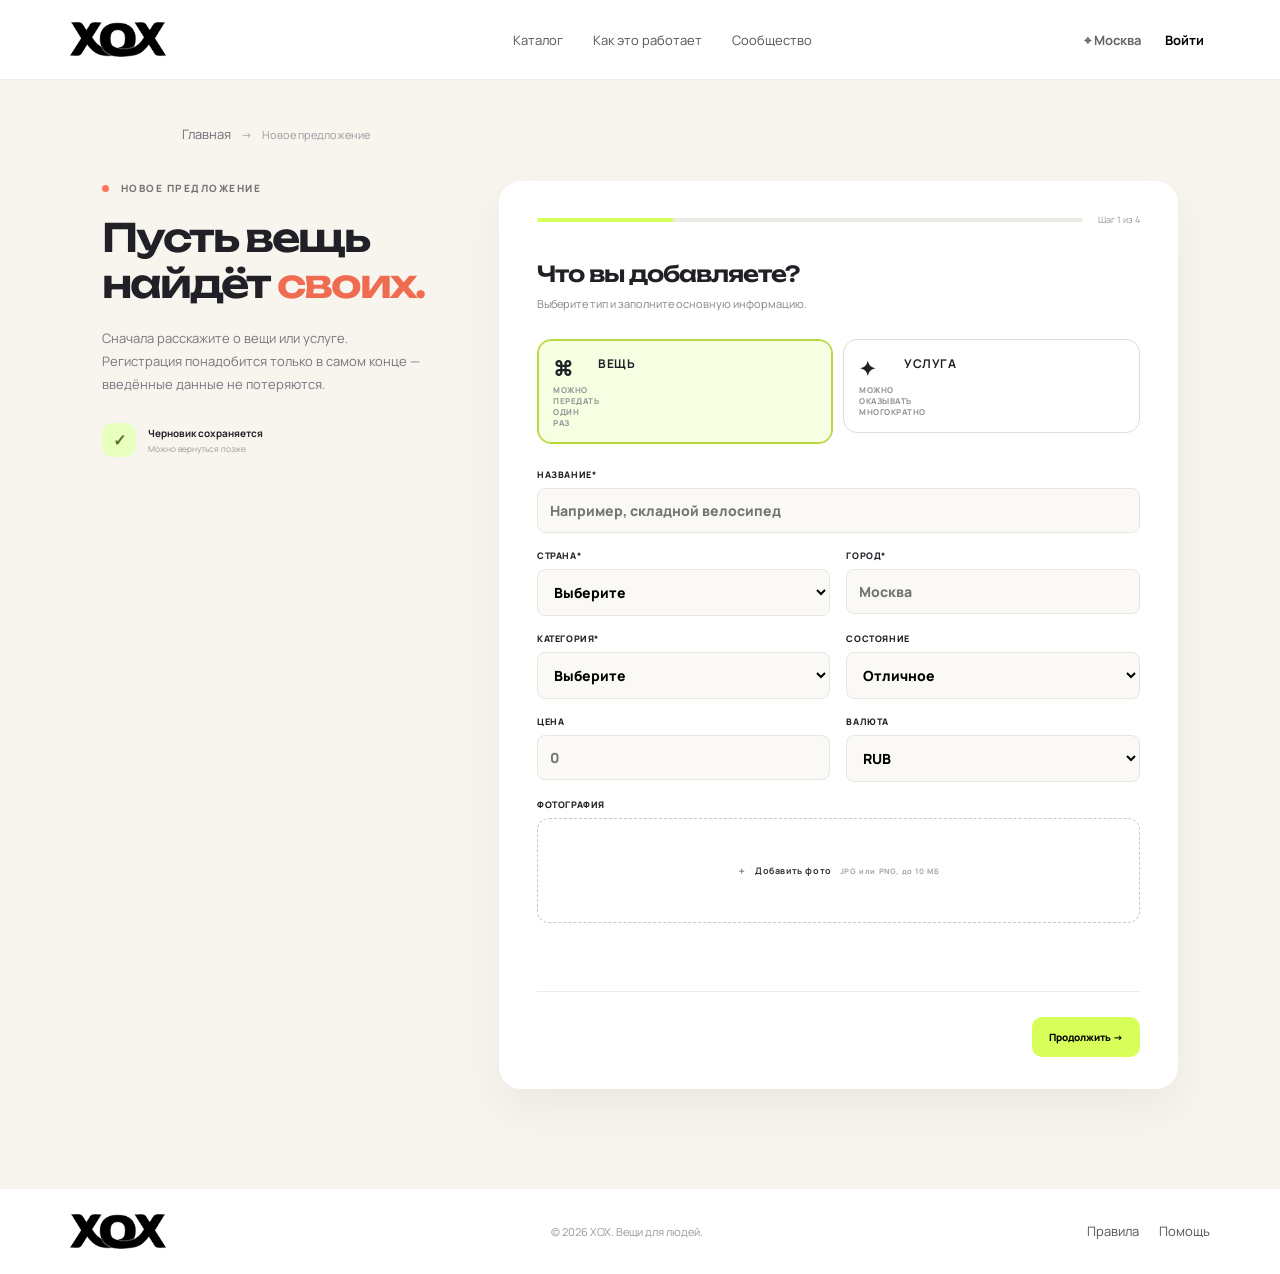
==== add-listing.html @ c8e141e2 "Add listing creation wizard" ====
<!doctype html>
<html lang="ru">
<head>
  <meta charset="utf-8"><meta name="viewport" content="width=device-width,initial-scale=1">
  <title>Добавить вещь или услугу — XOX</title>
  <link rel="preconnect" href="https://fonts.googleapis.com"><link rel="preconnect" href="https://fonts.gstatic.com" crossorigin>
  <link href="https://fonts.googleapis.com/css2?family=Manrope:wght@400;500;600;700;800&family=Unbounded:wght@500;600;700&display=swap" rel="stylesheet"><link rel="stylesheet" href="styles.css">
</head>
<body class="inner-page">
  <header class="topbar"><a class="logo" href="index.html"><img src="assets/logo_xox.png" alt="XOX"></a><nav><a href="catalog.html">Каталог</a><a href="index.html#how">Как это работает</a><a href="index.html#community">Сообщество</a></nav><div class="header-actions"><button class="location">⌖ Москва</button><button class="login" id="authStatus">Войти</button></div></header>
  <main class="create-page">
    <nav class="breadcrumbs"><a href="index.html">Главная</a><span>→</span><span>Новое предложение</span></nav>
    <div class="create-layout">
      <aside class="create-aside"><div class="eyebrow"><i></i> новое предложение</div><h1>Пусть вещь<br>найдёт <em>своих.</em></h1><p>Сначала расскажите о вещи или услуге. Регистрация понадобится только в самом конце — введённые данные не потеряются.</p><div class="draft-note"><span>✓</span><div><b>Черновик сохраняется</b><small>Можно вернуться позже</small></div></div></aside>
      <section class="create-card">
        <div class="form-progress"><div class="progress-track"><i id="progressBar"></i></div><span id="stepLabel">Шаг 1 из 4</span></div>
        <form id="listingWizard" novalidate>
          <fieldset class="form-step active" data-step="1"><legend>Что вы добавляете?</legend><p class="step-help">Выберите тип и заполните основную информацию.</p>
            <div class="type-switch"><label><input type="radio" name="kind" value="item" checked><span>⌘<b>Вещь</b><small>Можно передать один раз</small></span></label><label><input type="radio" name="kind" value="service"><span>✦<b>Услуга</b><small>Можно оказывать многократно</small></span></label></div>
            <div class="form-grid"><label class="wide">Название*<input name="title" required placeholder="Например, складной велосипед"></label><label>Страна*<select name="country" required><option value="">Выберите</option><option>Россия</option><option>Беларусь</option><option>Казахстан</option></select></label><label>Город*<input name="city" required placeholder="Москва"></label><label>Категория*<select name="category" required><option value="">Выберите</option><option>Транспорт</option><option>Электроника</option><option>Дом и мебель</option><option>Одежда</option><option>Хобби</option><option>Обучение</option><option>Красота и здоровье</option><option>Ремонт и помощь</option></select></label><label>Состояние<select name="condition"><option>Отличное</option><option>Хорошее</option><option>Есть следы использования</option><option>Требует ремонта</option></select></label><label>Цена<input name="price" type="number" min="0" placeholder="0"></label><label>Валюта<select name="currency"><option>RUB</option><option>USD</option><option>EUR</option></select></label><label class="service-unit hidden">Стоимость услуги<select name="unit"><option>за час</option><option>за один раз</option><option>по договорённости</option></select></label><label class="wide photo-upload">Фотография<input id="photoInput" name="photo" type="file" accept="image/*"><span id="photoPreview">＋ <b>Добавить фото</b><small>JPG или PNG, до 10 МБ</small></span></label></div>
          </fieldset>
          <fieldset class="form-step" data-step="2"><legend>Условия и описание</legend><p class="step-help">Можно выбрать сразу несколько доступных операций.</p>
            <label class="field-title">Операции*</label><div class="operation-grid"><label><input type="checkbox" name="operations" value="Обмен"><span>↔ Обмен</span></label><label><input type="checkbox" name="operations" value="Продажа"><span>₽ Продажа</span></label><label><input type="checkbox" name="operations" value="Аренда"><span>◷ Аренда</span></label><label><input type="checkbox" name="operations" value="Даром"><span>♡ Даром</span></label><label><input type="checkbox" name="operations" value="Самовывоз"><span>⌖ Самовывоз</span></label></div>
            <div class="form-grid"><label class="wide">Описание*<textarea name="description" required rows="6" placeholder="Расскажите о состоянии, особенностях и истории вещи"></textarea></label><label class="wide">Ключевые слова<input name="keywords" placeholder="велосипед, городской, складной"><small>Через запятую — по ним предложение найдут в поиске</small></label><label class="wide">Что хотите получить в обмен<input name="wanted" placeholder="Начните вводить название вещи или услуги"><small>Оставьте пустым, если готовы рассмотреть любые варианты</small></label><label>Статус<select name="status"><option value="active">Активен</option><option value="archive">Архив</option></select></label></div>
          </fieldset>
          <fieldset class="form-step" data-step="3"><legend>Контакты владельца</legend><p class="step-help">Эти сведения будут видны заинтересованным участникам.</p>
            <div class="form-grid"><label>Тип продавца<select name="sellerType"><option>Частное лицо</option><option>Компания</option></select></label><label>Имя / компания*<input name="sellerName" required placeholder="Мария"></label><label>Телефон*<input name="phone" required type="tel" placeholder="+7 999 123-45-67"></label><label>Email для обратной связи*<input name="email" required type="email" placeholder="you@example.com"></label><label class="wide">Сайт<input name="website" type="url" placeholder="https://"></label></div><div class="contact-note">Контакты будут связаны с вашим профилем после публикации. Просмотры, лайки, дата и рейтинг добавляются автоматически.</div>
          </fieldset>
          <fieldset class="form-step" data-step="4"><legend>Проверьте предложение</legend><p class="step-help">После подтверждения мы либо сразу опубликуем его, либо предложим быструю регистрацию.</p><div id="listingPreview" class="listing-preview"></div><label class="consent"><input type="checkbox" name="rules" required><span>Я принимаю правила XOX и подтверждаю достоверность данных</span></label></fieldset>
          <fieldset class="form-step registration-step" data-step="5"><div class="registration-badge">Последний шаг</div><legend>Создайте профиль</legend><p class="step-help">Предложение уже готово. Зарегистрируйтесь, чтобы опубликовать его и получать запросы на обмен.</p>
            <div class="form-grid"><label>Страна*<input name="regCountry" required placeholder="Россия"></label><label>Город*<input name="regCity" required placeholder="Москва"></label><label class="wide">ФИО*<input name="fullName" required placeholder="Иван Иванов"></label><label>Телефон*<input name="regPhone" required type="tel"></label><label>Email*<input name="regEmail" required type="email"></label><label>Пароль*<input name="password" required type="password" minlength="6" placeholder="Не менее 6 символов"></label><label class="wide">Адрес<input name="address"></label><label>Пол<select name="gender"><option>Не указывать</option><option>Мужской</option><option>Женский</option></select></label><label>Возраст<input name="age" type="number" min="14" max="120"></label><label class="wide">Сайт<input name="regWebsite" type="url" placeholder="https://"></label><label class="wide">О себе<textarea name="bio" rows="3"></textarea></label><label class="wide photo-upload">Аватар / логотип<input name="avatar" type="file" accept="image/*"><span>＋ <b>Загрузить изображение</b></span></label></div>
          </fieldset>
          <div class="form-errors" id="formErrors"></div><div class="wizard-actions"><button type="button" class="back-button" id="backStep">← Назад</button><button type="button" class="next-button" id="nextStep">Продолжить →</button></div>
        </form>
        <div id="publishSuccess" class="publish-success"><div>✓</div><h2>Предложение опубликовано</h2><p>Оно появилось в вашем профиле и уже участвует в поиске совпадений.</p><a href="catalog.html">Перейти в каталог →</a></div>
      </section>
    </div>
  </main>
  <footer><a class="logo" href="index.html"><img src="assets/logo_xox.png" alt="XOX"></a><span>© 2026 XOX. Вещи для людей.</span><div><a href="#">Правила</a><a href="#">Помощь</a></div></footer>
  <script src="listing-form.js"></script>
</body></html>
---- styles.css ----
:root{--ink:#202026;--muted:#73737e;--lime:#d8ff59;--cream:#f7f5ee;--orange:#ff7452}*{box-sizing:border-box}html{scroll-behavior:smooth}body{margin:0;background:var(--cream);font-family:Manrope,Arial;color:var(--ink)}button,input,select{font:inherit}button,a{cursor:pointer}.topbar{height:80px;display:flex;align-items:center;justify-content:space-between;padding:0 5.5%;background:#fff;border-bottom:1px solid #eee;position:sticky;z-index:10;top:0}.logo{font:700 26px Unbounded;color:var(--ink);text-decoration:none;letter-spacing:-3px}.logo span{color:#ff7656}nav{display:flex;gap:30px;margin-left:80px}nav a,footer a{font-size:13px;color:#55545b;text-decoration:none}.header-actions{display:flex;align-items:center;gap:12px}.header-actions button{border:0;background:transparent;font-weight:700;font-size:13px}.location{color:#666}.add-button{background:var(--ink)!important;color:#fff;border-radius:12px;padding:13px 18px}.hero{min-height:540px;padding:80px 8% 55px;display:grid;grid-template-columns:1.1fr .9fr;overflow:hidden}.eyebrow{text-transform:uppercase;font-weight:800;letter-spacing:1.5px;font-size:10px;color:#777}.eyebrow i{display:inline-block;width:7px;height:7px;background:#ff7656;border-radius:50%;margin-right:8px}.hero h1,h2{font:600 46px/1.15 Unbounded;margin:20px 0;color:#24242a;letter-spacing:-2.5px}.hero h1 em,h2 em{font-style:normal;color:#f16c50}.hero-copy>p{color:var(--muted);line-height:1.7;font-size:15px;max-width:510px}.search-box{position:relative;display:flex;align-items:center;max-width:560px;height:64px;background:#fff;border-radius:15px;padding:6px 7px 6px 20px;margin-top:32px;box-shadow:0 11px 26px #26221a0d}.search-box input{border:0;outline:0;flex:1;min-width:0;padding:8px 12px;font-size:14px}.search-icon{font-size:26px}.search-box button,.modal button[type=submit]{border:0;background:var(--lime);font-weight:800;border-radius:10px;padding:14px 21px}.suggestions{display:none;position:absolute;left:0;right:0;top:70px;padding:7px;background:white;border-radius:12px;box-shadow:0 12px 30px #0002;z-index:2}.suggestions.show{display:block}.suggestions div{padding:10px 14px;font-size:13px}.suggestions div:hover{background:#f4f4ef;border-radius:7px}.popular{display:flex;gap:9px;align-items:center;margin-top:14px}.popular span{font-size:11px;color:#aaa}.popular button{border:0;background:#eeece4;border-radius:15px;padding:6px 10px;font-size:11px;color:#69686e}.hero-art{position:relative;min-height:410px}.sun{position:absolute;width:370px;height:370px;border-radius:50%;background:var(--lime);top:0;left:50px}.orb{position:absolute;border-radius:50%}.orb.one{width:220px;height:220px;background:#ff805c;right:-85px;top:160px}.orb.two{background:#6970f2;width:75px;height:75px;top:20px;right:35px}.floating{position:absolute;background:white;border-radius:18px;padding:10px;box-shadow:0 19px 34px #0002;display:flex;flex-direction:column}.floating .art{height:126px;border-radius:12px;display:grid;place-items:center;font-size:64px;margin-bottom:9px}.floating small{color:#f0674b;font-size:10px;font-weight:800;text-transform:uppercase}.floating b{font-size:13px;margin:4px 0}.floating span{font-size:10px;color:#8d8d98}.card-camera{width:177px;top:60px;left:10px;transform:rotate(-7deg)}.camera-art{background:#e5ceb4;color:#443830}.card-chair{width:160px;top:205px;right:42px;transform:rotate(7deg)}.chair-art{background:#a9d6d1;color:#27615d}.card-service{width:140px;bottom:2px;left:107px;padding:15px}.avatar{width:35px;height:35px;border-radius:50%;background:#f1c6ad;display:grid;place-items:center;font-weight:800;margin-bottom:7px}.swap-bubble{position:absolute;right:134px;top:130px;width:80px;height:80px;display:grid;place-content:center;text-align:center;border-radius:50%;background:#25252b;color:var(--lime);font-size:22px;transform:rotate(8deg)}.swap-bubble span{color:#fff;text-transform:uppercase;font-size:8px;font-weight:800;line-height:1.4}.quick-cats{display:grid;grid-template-columns:repeat(4,1fr);margin:0 5.5%;background:#fff;border-radius:18px;padding:18px;gap:10px}.quick-cats button{display:flex;align-items:center;gap:11px;text-align:left;background:transparent;border:0;padding:7px;font-weight:800}.quick-cats b{margin-left:auto;font-size:10px;color:#999}.cat-icon{width:38px;height:38px;border-radius:11px;display:grid;place-items:center;font-size:19px}.orange{background:#ffe1d9;color:#f16d4f}.green{background:#ecffc0;color:#668625}.purple{background:#e9e5ff;color:#6760bd}.blue{background:#dcecf8;color:#507294}.section{padding:105px 8%}.section-head{display:flex;justify-content:space-between;align-items:end}.section h2{font-size:34px;margin-bottom:0}.all-link,.text-link{color:#222;text-decoration:none;font-size:13px;font-weight:800}.all-link span,.text-link span{font-size:18px;margin-left:8px}.filters{display:flex;gap:8px;margin:35px 0 22px;overflow:auto}.filters button{white-space:nowrap;border:1px solid #d9d8d1;background:transparent;border-radius:22px;padding:9px 15px;font-size:12px}.filters .active{background:#25252b;color:white;border-color:#25252b}.listing-grid{display:grid;grid-template-columns:repeat(4,1fr);gap:18px}.listing{background:#fff;border-radius:16px;padding:9px;transition:.25s}.listing:hover{transform:translateY(-7px);box-shadow:0 16px 30px #312e2518}.listing-image{height:172px;border-radius:10px;display:grid;place-items:center;font-size:68px;position:relative}.listing-image i{position:absolute;top:9px;right:9px;font-style:normal;background:#fff;border-radius:50%;width:29px;height:29px;display:grid;place-items:center;font-size:15px}.listing .tag{font-size:9px;text-transform:uppercase;font-weight:800;color:#f16d50;display:block;margin:12px 5px 4px}.listing h3{margin:0 5px;font-size:13px}.listing-meta{display:flex;justify-content:space-between;margin:7px 5px 3px;font-size:11px;color:#80808a}.listing-meta b{color:#222}.exchange{background:#292a30;color:#fff;display:grid;grid-template-columns:1fr 1fr;gap:30px;overflow:hidden}.exchange h2{color:#fff;font-size:38px}.exchange h2 em{color:var(--lime)}.exchange-intro p{color:#b6b7bf;font-size:14px;line-height:1.7;max-width:430px}.light{color:#d6d6dc}.light i{background:var(--lime)}.white-button{margin-top:20px;border:0;border-radius:10px;padding:14px 17px;font-weight:800;font-size:12px}.white-button span{margin-left:15px}.chain-visual{position:relative;height:300px;margin-top:25px}.chain-item{position:absolute;width:126px;background:#fff;border-radius:14px;padding:10px;color:#26262c;font-size:32px;box-shadow:0 15px 25px #0004}.chain-item b,.chain-item small{display:block;font-size:10px;margin-top:5px}.chain-item small{color:#92929a}.bike{left:5%;top:40px}.tv{left:38%;top:160px}.moto{right:2%;top:18px}.path{position:absolute;border:2px dashed #6e717d;border-bottom:0;border-left:0;border-radius:0 70px 0 0}.p1{left:24%;top:95px;width:120px;height:125px}.p2{left:55%;top:73px;width:130px;height:130px;transform:rotate(-16deg)}.chain-note{position:absolute;right:27%;bottom:3px;color:var(--lime);font:500 16px Unbounded;line-height:1.4}.chain-note span{font:400 9px Manrope;text-transform:uppercase;letter-spacing:1px;color:#aaa}.value{display:grid;grid-template-columns:1fr 1fr;align-items:center;gap:80px}.value-graphic{height:270px;background:#ffd065;border-radius:20px;position:relative;display:flex;align-items:center;justify-content:center}.scissors{font-size:110px;transform:rotate(-22deg)}.equals{font:700 39px Unbounded;margin:0 30px}.hours{display:flex;align-items:center;gap:9px}.hours b{font:700 74px Unbounded}.hours span{font-weight:800;font-size:12px}.price-tag{position:absolute;top:30px;left:40px;background:#fff;padding:9px 12px;border-radius:9px;font-size:11px;font-weight:800;transform:rotate(-8deg)}.value-copy p{color:#707079;line-height:1.7;font-size:14px}.community{background:#e6e2d8;padding:78px 8%;display:flex;justify-content:space-between;align-items:end}.community h2{font-size:34px;margin-bottom:0}.community-stats{display:flex;gap:60px}.community-stats div{display:flex;flex-direction:column}.community-stats b{font:600 23px Unbounded}.community-stats span{font-size:11px;color:#777;margin-top:8px}footer{padding:25px 5.5%;background:#fff;display:flex;align-items:center;justify-content:space-between}footer span{font-size:11px;color:#999}footer div{display:flex;gap:20px}dialog{border:0;border-radius:20px;padding:32px;width:min(420px,90vw);box-shadow:0 20px 60px #0005;color:#25252b}dialog::backdrop{background:#20202899}.close{float:right;border:0;background:#eee;border-radius:50%;width:28px;height:28px;font-size:20px}.modal-icon{background:var(--lime);width:44px;height:44px;border-radius:12px;display:grid;place-items:center;font-size:22px}.modal-icon+h3{margin:18px 0 7px;font:600 20px Unbounded;letter-spacing:-1px}.modal-icon+h3+p{font-size:13px;line-height:1.6;color:#777}form{display:grid;gap:13px;margin-top:22px}label{font-size:11px;font-weight:800;text-transform:uppercase;letter-spacing:.5px}input,select{display:block;width:100%;margin-top:6px;padding:12px;border:1px solid #ddd;border-radius:8px;outline-color:#badc44;font-size:14px}form button{margin-top:5px}#toast{position:fixed;bottom:25px;left:50%;transform:translate(-50%,100px);background:#27272d;color:white;padding:13px 19px;border-radius:10px;font-size:13px;transition:.3s;z-index:20}#toast.show{transform:translate(-50%,0)}
@media(max-width:800px){.topbar{height:65px;padding:0 5%}nav,.location,.login{display:none}.add-button{padding:10px 12px}.hero{padding:55px 7%;grid-template-columns:1fr;min-height:auto}.hero h1{font-size:34px}.hero-art{height:350px;margin-top:40px}.quick-cats{grid-template-columns:1fr 1fr;margin:0 4%}.quick-cats b{display:none}.section{padding:70px 7%}.section-head h2,.section h2{font-size:27px}.listing-grid{grid-template-columns:1fr 1fr;gap:10px}.listing-image{height:132px}.exchange,.value{grid-template-columns:1fr;gap:10px}.chain-visual{transform:scale(.87);transform-origin:left top;width:115%}.community{display:block;padding:55px 7%}.community-stats{margin-top:35px;gap:20px;justify-content:space-between}.community-stats b{font-size:16px}footer{flex-wrap:wrap;gap:15px}.card-chair{right:5px}.orb.one{right:-50px}.sun{left:10px}}

/* Shared navigation and inner pages */
.logo{display:flex;align-items:center;letter-spacing:0}.logo img{display:block;width:96px;height:auto}.topbar nav .current{color:#16161b;font-weight:800}.listing{text-decoration:none;color:inherit}.listing-image .heart{position:absolute;top:9px;right:9px;border:0;background:#fff;border-radius:50%;width:31px;height:31px;display:grid;place-items:center;font-size:15px;transition:.2s}.listing:hover .heart{transform:scale(1.08)}.inner-page{background:#f7f5ee}.breadcrumbs{display:flex;gap:10px;align-items:center;font-size:11px;color:#9b9aa0;margin-bottom:38px}.breadcrumbs a{color:#6f6e75;text-decoration:none}.catalog-page,.product-page{padding:45px 8% 100px;min-height:75vh}.catalog-title{display:flex;align-items:end;justify-content:space-between}.catalog-title h1{font:600 46px/1.12 Unbounded;letter-spacing:-2.5px;margin:18px 0 0}.catalog-title p{font-size:13px;line-height:1.7;color:#797880;margin:0 0 8px}.catalog-toolbar{display:grid;grid-template-columns:1fr 190px 190px;gap:10px;margin-top:45px}.catalog-search{height:54px;border-radius:13px;background:#fff;display:flex;align-items:center;padding:0 18px}.catalog-search span{font-size:24px}.catalog-search input{margin:0;border:0;background:transparent}.catalog-toolbar select{margin:0;background:#fff;border:0;border-radius:13px;padding:0 15px;color:#58575e}.catalog-tabs{margin:20px 0 26px}.catalog-result-head{display:flex;justify-content:space-between;margin:0 0 17px;font-size:11px}.catalog-result-head span{color:#999}.catalog-grid{grid-template-columns:repeat(4,1fr)}.catalog-grid .listing-image{height:205px}.empty-state{grid-column:1/-1;background:#fff;border-radius:16px;padding:60px;text-align:center;display:flex;flex-direction:column;gap:8px}.empty-state span{font-size:12px;color:#888}

/* Product */
.product-layout{display:grid;grid-template-columns:minmax(0,1.16fr) minmax(340px,.84fr);gap:60px;align-items:start}.product-main-art{height:520px;border-radius:23px;display:grid;place-items:center;position:relative;overflow:hidden}.product-main-art>span{font-size:180px;filter:drop-shadow(0 28px 25px #0002);transition:.4s}.product-main-art:hover>span{transform:scale(1.05) rotate(-2deg)}.product-heart,.photo-count{position:absolute;background:#fff;border:0;border-radius:22px;padding:10px 14px;font-size:11px;font-weight:800}.product-heart{right:17px;top:17px}.photo-count{left:17px;bottom:17px}.product-mini-note{font-size:11px;color:#777;margin:13px 8px}.product-mini-note b{color:#6d9122}.product-info{padding-top:14px}.product-info h1{font:600 38px/1.18 Unbounded;letter-spacing:-2px;margin:16px 0}.product-location{color:#8b8a91;font-size:11px;line-height:1.6}.product-price{font:600 27px Unbounded;margin:34px 0 24px}.product-actions{display:grid;gap:10px}.product-actions button{border-radius:12px;padding:16px 18px;border:0;font-weight:800;text-align:left}.primary-action{background:#d8ff59}.primary-action span{float:right;font-size:20px}.secondary-action{background:#27272d;color:#fff}.safe-note{font-size:10px;color:#85848b;background:#eceae3;padding:13px;border-radius:9px;margin-top:15px}.product-below{display:grid;grid-template-columns:1fr 330px;gap:20px;margin-top:32px}.description-card,.seller-card{background:#fff;border-radius:18px;padding:28px}.description-card h2,.similar h2{font:600 21px Unbounded;letter-spacing:-1px;margin:0 0 18px}.description-card p{font-size:13px;line-height:1.75;color:#65646c}.description-card dl{margin-top:24px}.description-card dl div{display:grid;grid-template-columns:130px 1fr;border-top:1px solid #eee;padding:13px 0;font-size:11px}.description-card dt{color:#999}.description-card dd{margin:0;font-weight:700}.description-card dd a{color:#6e782b;text-decoration:none}.seller-card{display:grid;grid-template-columns:48px 1fr;gap:13px;align-items:center;height:max-content}.seller-avatar{width:48px;height:48px;background:#ffd4c2;border-radius:50%;display:grid;place-items:center;font-weight:800}.seller-card small,.seller-card span{display:block;color:#888;font-size:10px}.seller-card h3{margin:3px 0;font-size:14px}.seller-card>a{grid-column:1/-1;border-top:1px solid #eee;padding-top:15px;color:#222;text-decoration:none;font-size:11px;font-weight:800}.similar{margin-top:85px}.similar .section-head{margin-bottom:25px}.similar .section-head a{font-size:11px;color:#222;text-decoration:none}.similar .listing-image{height:185px}
@media(max-width:800px){.logo img{width:80px}.catalog-page,.product-page{padding:28px 5% 70px}.catalog-title{display:block}.catalog-title h1{font-size:32px}.catalog-title p{margin-top:20px}.catalog-toolbar{grid-template-columns:1fr 1fr}.catalog-search{grid-column:1/-1}.catalog-grid{grid-template-columns:1fr 1fr}.catalog-grid .listing-image{height:145px}.product-layout{grid-template-columns:1fr;gap:26px}.product-main-art{height:360px}.product-main-art>span{font-size:120px}.product-info h1{font-size:29px}.product-below{grid-template-columns:1fr}.similar{margin-top:60px}.similar .listing-grid{grid-template-columns:1fr 1fr}.description-card{padding:22px}}

/* Photobank imagery */
.listing-image{overflow:hidden;background:#e7e5dd}.listing-image>img{width:100%;height:100%;object-fit:cover;display:block;transition:transform .45s ease}.listing:hover .listing-image>img{transform:scale(1.045)}.floating .art{overflow:hidden}.floating .art img{width:100%;height:100%;object-fit:cover;display:block}.product-main-art{background:#e7e5dd}.product-main-art>img{width:100%;height:100%;object-fit:cover;display:block;transition:transform .45s ease}.product-main-art:hover>img{transform:scale(1.025)}.product-mini-note{display:flex;align-items:center;justify-content:space-between;gap:12px;font-size:10px}.product-mini-note a{color:#929198;text-decoration:none}.product-mini-note a:hover{color:#34333a}
@media(max-width:800px){.product-mini-note{align-items:flex-start;flex-direction:column;gap:5px}.hero-art .floating .art{height:112px}}

/* Smart multi-party exchange */
.smart-loop{position:relative;height:365px;max-width:560px;margin:0 auto}.loop-lines{position:absolute;inset:0;width:100%;height:100%;overflow:visible}.loop-lines path{fill:none;stroke:#d8ff59;stroke-width:2.5;stroke-linecap:round;stroke-dasharray:5 7;marker-end:url(#loopArrow);opacity:.72}.loop-person{position:absolute;width:126px;background:#fff;color:#25252b;padding:10px;border-radius:15px;display:grid;grid-template-columns:40px 1fr;grid-template-rows:auto auto;gap:1px 9px;align-items:center;box-shadow:0 16px 30px #0004}.loop-person .person-face{grid-row:1/3;width:40px;height:40px;border-radius:12px;display:grid;place-items:center;background:#e9e7df;font:700 11px Unbounded}.loop-person b{font-size:11px}.loop-person small{font-size:8px;color:#8c8b92}.loop-you{left:50%;top:8px;transform:translateX(-50%)}.loop-you .person-face{background:#d8ff59}.loop-liza{left:25px;bottom:14px}.loop-liza .person-face{background:#ffd2c5}.loop-max{right:25px;bottom:14px}.loop-max .person-face{background:#dce5ff}.loop-token{position:absolute;display:flex;align-items:center;gap:8px;background:#3a3b42;border:1px solid #55565f;border-radius:12px;padding:7px 10px;color:#fff;box-shadow:0 10px 25px #0003}.loop-token i{width:27px;height:27px;border-radius:50%;display:grid;place-items:center;background:#d8ff59;color:#24252a;font:700 10px Unbounded;font-style:normal}.loop-token span{display:flex;flex-direction:column}.loop-token small{font-size:7px;text-transform:uppercase;letter-spacing:1px;color:#a4a5ad}.loop-token b{font-size:9px;margin-top:2px}.token-service{left:5px;top:126px}.token-service i{background:#ff886b}.token-chair{left:50%;bottom:0;transform:translateX(-50%)}.token-lamp{right:0;top:126px}.loop-center{position:absolute;left:50%;top:51%;transform:translate(-50%,-50%);display:flex;align-items:center;gap:7px;color:#d8ff59}.loop-center b{font:600 32px Unbounded}.loop-center span{font-size:8px;text-transform:uppercase;letter-spacing:1px;color:#9a9ba4;line-height:1.4}
@media(max-width:800px){.smart-loop{height:330px;width:100%;margin-top:25px}.loop-lines{transform:scale(.9);transform-origin:center}.loop-person{width:112px}.loop-liza{left:0}.loop-max{right:0}.loop-token{padding:6px 8px}.loop-token b{font-size:8px}.token-service{left:-8px;top:115px}.token-lamp{right:-8px;top:115px}.loop-center{top:49%}}
.loop-lines>path{fill:none;stroke:#d8ff59;stroke-width:3;stroke-linecap:round;stroke-dasharray:none;marker-end:url(#loopArrow);opacity:.9}.loop-lines marker path{fill:#d8ff59;stroke:none;opacity:1}
.smart-loop{width:100%}

/* Listing creation */
.community-add{display:inline-flex;align-items:center;gap:18px;margin-top:25px;background:#25252b;color:#fff;text-decoration:none;border-radius:11px;padding:14px 17px;font-size:11px;font-weight:800}.community-add span{color:#d8ff59;font-size:17px}.create-page{padding:45px 8% 100px;min-height:80vh}.create-layout{display:grid;grid-template-columns:minmax(260px,.65fr) minmax(520px,1.35fr);gap:70px;align-items:start}.create-aside{position:sticky;top:125px}.create-aside h1{font:600 39px/1.18 Unbounded;letter-spacing:-2px;margin:20px 0}.create-aside h1 em{font-style:normal;color:#ef6c50}.create-aside>p{font-size:13px;line-height:1.75;color:#777680}.draft-note{display:flex;gap:12px;align-items:center;margin-top:28px}.draft-note>span{width:34px;height:34px;border-radius:10px;background:#e8ffc0;display:grid;place-items:center;color:#5b741f;font-weight:800}.draft-note div{display:flex;flex-direction:column;font-size:10px}.draft-note small{color:#999;margin-top:3px}.create-card{background:#fff;border-radius:22px;padding:32px 38px;box-shadow:0 20px 45px #302d2410}.form-progress{display:flex;align-items:center;gap:15px;margin-bottom:34px}.progress-track{height:4px;background:#ecebe5;border-radius:5px;flex:1;overflow:hidden}.progress-track i{display:block;height:100%;width:25%;background:#d8ff59;transition:.3s}.form-progress span{font-size:9px;color:#939299;white-space:nowrap}.form-step{display:none;border:0;padding:0;margin:0}.form-step.active{display:block}.form-step legend{font:600 22px Unbounded;letter-spacing:-1px;padding:0}.step-help{color:#85848c;font-size:11px;margin:9px 0 28px}.type-switch{display:grid;grid-template-columns:1fr 1fr;gap:10px;margin-bottom:24px}.type-switch input,.operation-grid input{position:absolute;opacity:0;pointer-events:none}.type-switch label>span{border:1px solid #deddd7;border-radius:14px;padding:15px;display:grid;grid-template-columns:35px 1fr;grid-template-rows:auto auto;gap:2px 10px;font-size:20px;cursor:pointer}.type-switch label>span b{font-size:12px}.type-switch label>span small{font-size:8px;color:#999}.type-switch input:checked+span{border-color:#b8d83e;background:#f7ffe2;box-shadow:inset 0 0 0 1px #b8d83e}.form-grid{display:grid;grid-template-columns:1fr 1fr;gap:16px}.form-grid .wide{grid-column:1/-1}.form-grid label,.field-title{font-size:9px;font-weight:800;text-transform:uppercase;letter-spacing:.6px}.form-grid input,.form-grid select,.form-grid textarea{margin-top:7px;background:#faf9f5;border-color:#e8e6df;resize:vertical}.form-grid label>small{display:block;color:#aaa;text-transform:none;letter-spacing:0;font-weight:500;margin-top:5px}.hidden{display:none!important}.photo-upload input{position:absolute;opacity:0;pointer-events:none}.photo-upload>span{margin-top:7px;min-height:105px;border:1px dashed #c9c7bf;border-radius:12px;display:flex;align-items:center;justify-content:center;gap:8px;color:#777;cursor:pointer;text-transform:none}.photo-upload>span b{color:#333}.photo-upload>span small{color:#aaa}.photo-upload img{width:75px;height:75px;border-radius:9px;object-fit:cover}.operation-grid{display:grid;grid-template-columns:repeat(3,1fr);gap:9px;margin:8px 0 22px}.operation-grid span{display:block;border:1px solid #deddd7;border-radius:10px;padding:12px;font-size:10px;font-weight:700;cursor:pointer}.operation-grid input:checked+span{background:#292a30;color:#fff;border-color:#292a30}.form-grid textarea{width:100%;padding:12px}.contact-note{margin-top:22px;border-radius:11px;padding:14px;background:#f3f1ea;color:#777;font-size:10px;line-height:1.5}.listing-preview{display:grid;grid-template-columns:180px 1fr;gap:22px;background:#f7f5ee;border-radius:15px;padding:12px}.preview-image{height:180px;border-radius:11px;background:#e7e4da;display:grid;place-items:center;font-size:48px;overflow:hidden}.preview-image img{width:100%;height:100%;object-fit:cover}.listing-preview>div+div{padding:12px 8px}.listing-preview span{font-size:8px;text-transform:uppercase;color:#ef6c50;font-weight:800}.listing-preview h3{font-size:17px;margin:8px 0}.listing-preview p,.listing-preview small{font-size:9px;color:#85848b;line-height:1.6}.consent{display:flex;gap:9px;align-items:start;margin-top:20px;font-size:10px}.registration-badge{display:inline-block;background:#d8ff59;border-radius:12px;padding:6px 9px;margin-bottom:14px;font-size:8px;text-transform:uppercase;font-weight:800}.form-errors{color:#d9533f;font-size:10px;margin-top:14px}.wizard-actions{display:flex;justify-content:space-between;margin-top:28px;border-top:1px solid #eeece6;padding-top:20px}.wizard-actions button{border:0;border-radius:10px;padding:13px 17px;font-size:10px;font-weight:800}.back-button{background:transparent}.next-button{background:#d8ff59}.publish-success{display:none;text-align:center;padding:55px 10px}.publish-success.show{display:block}.publish-success>div{width:55px;height:55px;background:#d8ff59;border-radius:50%;display:grid;place-items:center;margin:auto;font-size:24px}.publish-success h2{font-size:23px}.publish-success p{color:#777;font-size:12px}.publish-success a{display:inline-block;margin-top:14px;background:#25252b;color:#fff;text-decoration:none;border-radius:10px;padding:13px 17px;font-size:10px;font-weight:800}
@media(max-width:800px){.community-add{margin-top:20px}.create-page{padding:28px 5% 70px}.create-layout{grid-template-columns:1fr;gap:30px}.create-aside{position:static}.create-aside h1{font-size:30px}.create-card{padding:24px 18px}.form-grid{grid-template-columns:1fr}.form-grid .wide{grid-column:auto}.operation-grid{grid-template-columns:1fr 1fr}.listing-preview{grid-template-columns:1fr}.preview-image{height:220px}}
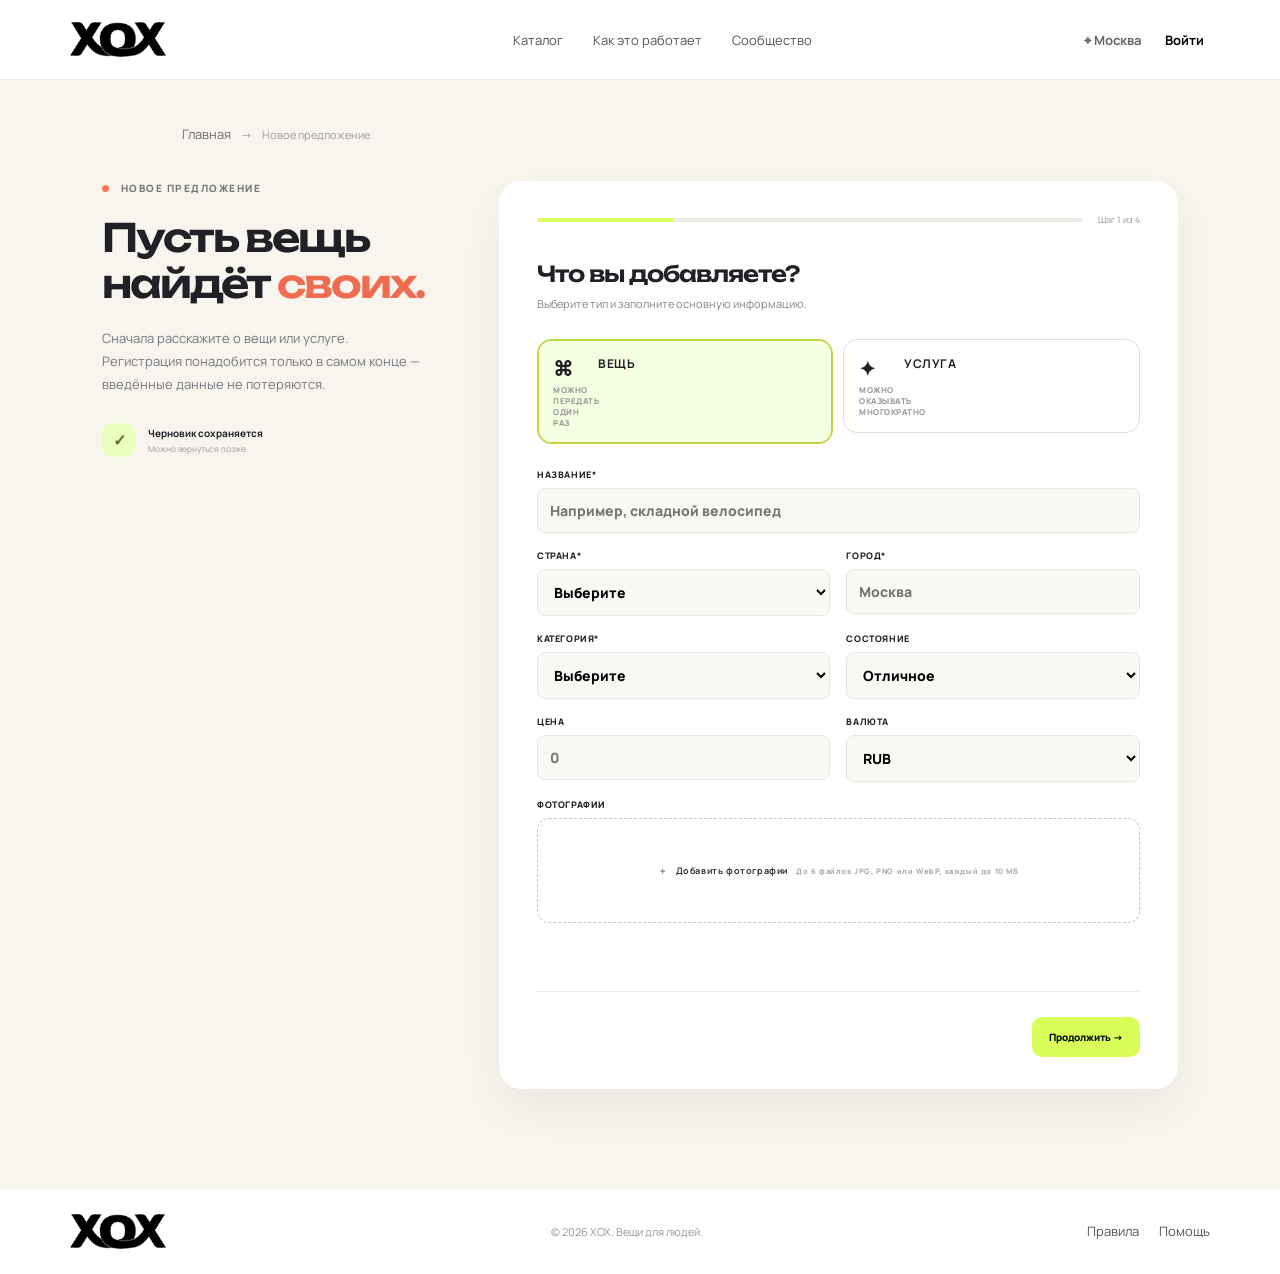
==== commit 5fe43045: "Expand listing photos and service fields" ====
--- a/add-listing.html
+++ b/add-listing.html
@@ -17,11 +17,11 @@
         <form id="listingWizard" novalidate>
           <fieldset class="form-step active" data-step="1"><legend>Что вы добавляете?</legend><p class="step-help">Выберите тип и заполните основную информацию.</p>
             <div class="type-switch"><label><input type="radio" name="kind" value="item" checked><span>⌘<b>Вещь</b><small>Можно передать один раз</small></span></label><label><input type="radio" name="kind" value="service"><span>✦<b>Услуга</b><small>Можно оказывать многократно</small></span></label></div>
-            <div class="form-grid"><label class="wide">Название*<input name="title" required placeholder="Например, складной велосипед"></label><label>Страна*<select name="country" required><option value="">Выберите</option><option>Россия</option><option>Беларусь</option><option>Казахстан</option></select></label><label>Город*<input name="city" required placeholder="Москва"></label><label>Категория*<select name="category" required><option value="">Выберите</option><option>Транспорт</option><option>Электроника</option><option>Дом и мебель</option><option>Одежда</option><option>Хобби</option><option>Обучение</option><option>Красота и здоровье</option><option>Ремонт и помощь</option></select></label><label>Состояние<select name="condition"><option>Отличное</option><option>Хорошее</option><option>Есть следы использования</option><option>Требует ремонта</option></select></label><label>Цена<input name="price" type="number" min="0" placeholder="0"></label><label>Валюта<select name="currency"><option>RUB</option><option>USD</option><option>EUR</option></select></label><label class="service-unit hidden">Стоимость услуги<select name="unit"><option>за час</option><option>за один раз</option><option>по договорённости</option></select></label><label class="wide photo-upload">Фотография<input id="photoInput" name="photo" type="file" accept="image/*"><span id="photoPreview">＋ <b>Добавить фото</b><small>JPG или PNG, до 10 МБ</small></span></label></div>
+            <div class="form-grid"><label class="wide">Название*<input name="title" required placeholder="Например, складной велосипед"></label><label>Страна*<select name="country" required><option value="">Выберите</option><option>Россия</option><option>Беларусь</option><option>Казахстан</option></select></label><label>Город*<input name="city" required placeholder="Москва"></label><label>Категория*<select name="category" required><option value="">Выберите</option><option>Транспорт</option><option>Электроника</option><option>Дом и мебель</option><option>Одежда</option><option>Хобби</option><option>Обучение</option><option>Красота и здоровье</option><option>Ремонт и помощь</option></select></label><label class="item-condition">Состояние<select name="condition"><option>Отличное</option><option>Хорошее</option><option>Есть следы использования</option><option>Требует ремонта</option></select></label><div class="service-place wide hidden"><span class="field-title">Место оказания услуги*</span><div class="place-grid"><label><input type="checkbox" name="servicePlace" value="Удалённо"><b>Удалённо</b></label><label><input type="checkbox" name="servicePlace" value="С выездом"><b>С выездом</b></label><label><input type="checkbox" name="servicePlace" value="Без выезда"><b>Без выезда</b></label></div></div><label>Цена<input name="price" type="number" min="0" placeholder="0"></label><label>Валюта<select name="currency"><option>RUB</option><option>USD</option><option>EUR</option></select></label><label class="service-unit hidden">Стоимость услуги<select name="unit"><option>за час</option><option>за один раз</option><option>по договорённости</option></select></label><label class="wide photo-upload">Фотографии<input id="photoInput" name="photo" type="file" accept="image/*" multiple><span id="photoPreview">＋ <b>Добавить фотографии</b><small>До 6 файлов JPG, PNG или WebP, каждый до 10 МБ</small></span></label></div>
           </fieldset>
           <fieldset class="form-step" data-step="2"><legend>Условия и описание</legend><p class="step-help">Можно выбрать сразу несколько доступных операций.</p>
             <label class="field-title">Операции*</label><div class="operation-grid"><label><input type="checkbox" name="operations" value="Обмен"><span>↔ Обмен</span></label><label><input type="checkbox" name="operations" value="Продажа"><span>₽ Продажа</span></label><label><input type="checkbox" name="operations" value="Аренда"><span>◷ Аренда</span></label><label><input type="checkbox" name="operations" value="Даром"><span>♡ Даром</span></label><label><input type="checkbox" name="operations" value="Самовывоз"><span>⌖ Самовывоз</span></label></div>
-            <div class="form-grid"><label class="wide">Описание*<textarea name="description" required rows="6" placeholder="Расскажите о состоянии, особенностях и истории вещи"></textarea></label><label class="wide">Ключевые слова<input name="keywords" placeholder="велосипед, городской, складной"><small>Через запятую — по ним предложение найдут в поиске</small></label><label class="wide">Что хотите получить в обмен<input name="wanted" placeholder="Начните вводить название вещи или услуги"><small>Оставьте пустым, если готовы рассмотреть любые варианты</small></label><label>Статус<select name="status"><option value="active">Активен</option><option value="archive">Архив</option></select></label></div>
+            <div class="form-grid"><label class="wide">Описание*<textarea id="descriptionInput" name="description" required rows="6" placeholder="Расскажите о состоянии, особенностях и истории вещи"></textarea></label><label class="wide">Ключевые слова<input name="keywords" placeholder="велосипед, городской, складной"><small>Через запятую — по ним предложение найдут в поиске</small></label><label class="wide">Что хотите получить в обмен<input name="wanted" placeholder="Начните вводить название вещи или услуги"><small>Оставьте пустым, если готовы рассмотреть любые варианты</small></label><label>Статус<select name="status"><option value="active">Активен</option><option value="archive">Архив</option></select></label></div>
           </fieldset>
           <fieldset class="form-step" data-step="3"><legend>Контакты владельца</legend><p class="step-help">Эти сведения будут видны заинтересованным участникам.</p>
             <div class="form-grid"><label>Тип продавца<select name="sellerType"><option>Частное лицо</option><option>Компания</option></select></label><label>Имя / компания*<input name="sellerName" required placeholder="Мария"></label><label>Телефон*<input name="phone" required type="tel" placeholder="+7 999 123-45-67"></label><label>Email для обратной связи*<input name="email" required type="email" placeholder="you@example.com"></label><label class="wide">Сайт<input name="website" type="url" placeholder="https://"></label></div><div class="contact-note">Контакты будут связаны с вашим профилем после публикации. Просмотры, лайки, дата и рейтинг добавляются автоматически.</div>
@@ -37,5 +37,5 @@
     </div>
   </main>
   <footer><a class="logo" href="index.html"><img src="assets/logo_xox.png" alt="XOX"></a><span>© 2026 XOX. Вещи для людей.</span><div><a href="#">Правила</a><a href="#">Помощь</a></div></footer>
-  <script src="listing-form.js"></script>
+  <script src="auth.js"></script><script src="listing-form.js"></script>
 </body></html>
--- a/styles.css
+++ b/styles.css
@@ -21,3 +21,22 @@
 /* Listing creation */
 .community-add{display:inline-flex;align-items:center;gap:18px;margin-top:25px;background:#25252b;color:#fff;text-decoration:none;border-radius:11px;padding:14px 17px;font-size:11px;font-weight:800}.community-add span{color:#d8ff59;font-size:17px}.create-page{padding:45px 8% 100px;min-height:80vh}.create-layout{display:grid;grid-template-columns:minmax(260px,.65fr) minmax(520px,1.35fr);gap:70px;align-items:start}.create-aside{position:sticky;top:125px}.create-aside h1{font:600 39px/1.18 Unbounded;letter-spacing:-2px;margin:20px 0}.create-aside h1 em{font-style:normal;color:#ef6c50}.create-aside>p{font-size:13px;line-height:1.75;color:#777680}.draft-note{display:flex;gap:12px;align-items:center;margin-top:28px}.draft-note>span{width:34px;height:34px;border-radius:10px;background:#e8ffc0;display:grid;place-items:center;color:#5b741f;font-weight:800}.draft-note div{display:flex;flex-direction:column;font-size:10px}.draft-note small{color:#999;margin-top:3px}.create-card{background:#fff;border-radius:22px;padding:32px 38px;box-shadow:0 20px 45px #302d2410}.form-progress{display:flex;align-items:center;gap:15px;margin-bottom:34px}.progress-track{height:4px;background:#ecebe5;border-radius:5px;flex:1;overflow:hidden}.progress-track i{display:block;height:100%;width:25%;background:#d8ff59;transition:.3s}.form-progress span{font-size:9px;color:#939299;white-space:nowrap}.form-step{display:none;border:0;padding:0;margin:0}.form-step.active{display:block}.form-step legend{font:600 22px Unbounded;letter-spacing:-1px;padding:0}.step-help{color:#85848c;font-size:11px;margin:9px 0 28px}.type-switch{display:grid;grid-template-columns:1fr 1fr;gap:10px;margin-bottom:24px}.type-switch input,.operation-grid input{position:absolute;opacity:0;pointer-events:none}.type-switch label>span{border:1px solid #deddd7;border-radius:14px;padding:15px;display:grid;grid-template-columns:35px 1fr;grid-template-rows:auto auto;gap:2px 10px;font-size:20px;cursor:pointer}.type-switch label>span b{font-size:12px}.type-switch label>span small{font-size:8px;color:#999}.type-switch input:checked+span{border-color:#b8d83e;background:#f7ffe2;box-shadow:inset 0 0 0 1px #b8d83e}.form-grid{display:grid;grid-template-columns:1fr 1fr;gap:16px}.form-grid .wide{grid-column:1/-1}.form-grid label,.field-title{font-size:9px;font-weight:800;text-transform:uppercase;letter-spacing:.6px}.form-grid input,.form-grid select,.form-grid textarea{margin-top:7px;background:#faf9f5;border-color:#e8e6df;resize:vertical}.form-grid label>small{display:block;color:#aaa;text-transform:none;letter-spacing:0;font-weight:500;margin-top:5px}.hidden{display:none!important}.photo-upload input{position:absolute;opacity:0;pointer-events:none}.photo-upload>span{margin-top:7px;min-height:105px;border:1px dashed #c9c7bf;border-radius:12px;display:flex;align-items:center;justify-content:center;gap:8px;color:#777;cursor:pointer;text-transform:none}.photo-upload>span b{color:#333}.photo-upload>span small{color:#aaa}.photo-upload img{width:75px;height:75px;border-radius:9px;object-fit:cover}.operation-grid{display:grid;grid-template-columns:repeat(3,1fr);gap:9px;margin:8px 0 22px}.operation-grid span{display:block;border:1px solid #deddd7;border-radius:10px;padding:12px;font-size:10px;font-weight:700;cursor:pointer}.operation-grid input:checked+span{background:#292a30;color:#fff;border-color:#292a30}.form-grid textarea{width:100%;padding:12px}.contact-note{margin-top:22px;border-radius:11px;padding:14px;background:#f3f1ea;color:#777;font-size:10px;line-height:1.5}.listing-preview{display:grid;grid-template-columns:180px 1fr;gap:22px;background:#f7f5ee;border-radius:15px;padding:12px}.preview-image{height:180px;border-radius:11px;background:#e7e4da;display:grid;place-items:center;font-size:48px;overflow:hidden}.preview-image img{width:100%;height:100%;object-fit:cover}.listing-preview>div+div{padding:12px 8px}.listing-preview span{font-size:8px;text-transform:uppercase;color:#ef6c50;font-weight:800}.listing-preview h3{font-size:17px;margin:8px 0}.listing-preview p,.listing-preview small{font-size:9px;color:#85848b;line-height:1.6}.consent{display:flex;gap:9px;align-items:start;margin-top:20px;font-size:10px}.registration-badge{display:inline-block;background:#d8ff59;border-radius:12px;padding:6px 9px;margin-bottom:14px;font-size:8px;text-transform:uppercase;font-weight:800}.form-errors{color:#d9533f;font-size:10px;margin-top:14px}.wizard-actions{display:flex;justify-content:space-between;margin-top:28px;border-top:1px solid #eeece6;padding-top:20px}.wizard-actions button{border:0;border-radius:10px;padding:13px 17px;font-size:10px;font-weight:800}.back-button{background:transparent}.next-button{background:#d8ff59}.publish-success{display:none;text-align:center;padding:55px 10px}.publish-success.show{display:block}.publish-success>div{width:55px;height:55px;background:#d8ff59;border-radius:50%;display:grid;place-items:center;margin:auto;font-size:24px}.publish-success h2{font-size:23px}.publish-success p{color:#777;font-size:12px}.publish-success a{display:inline-block;margin-top:14px;background:#25252b;color:#fff;text-decoration:none;border-radius:10px;padding:13px 17px;font-size:10px;font-weight:800}
 @media(max-width:800px){.community-add{margin-top:20px}.create-page{padding:28px 5% 70px}.create-layout{grid-template-columns:1fr;gap:30px}.create-aside{position:static}.create-aside h1{font-size:30px}.create-card{padding:24px 18px}.form-grid{grid-template-columns:1fr}.form-grid .wide{grid-column:auto}.operation-grid{grid-template-columns:1fr 1fr}.listing-preview{grid-template-columns:1fr}.preview-image{height:220px}}
+
+/* Interactive value converter */
+.value-converter{grid-template-columns:minmax(560px,1.15fr) minmax(310px,.85fr);gap:7vw;background:linear-gradient(135deg,#f8f6ef 0%,#efede4 100%);overflow:hidden}.value-stage{position:relative;background:#25262c;border-radius:26px;padding:22px;color:#fff;box-shadow:0 30px 70px #2d2b251c;opacity:0;transform:translateY(38px);transition:opacity .75s ease,transform .75s cubic-bezier(.2,.8,.2,1)}.value-converter.is-visible .value-stage{opacity:1;transform:none}.value-stage:before{content:"";position:absolute;inset:-35% 28% auto -18%;height:280px;background:#d8ff5930;filter:blur(60px);border-radius:50%;pointer-events:none}.value-stage-head{position:relative;display:flex;align-items:center;justify-content:space-between;margin-bottom:18px}.value-stage-head span{font-size:8px;text-transform:uppercase;letter-spacing:1.5px;color:#babac1;font-weight:800}.value-stage-head span i{display:inline-block;width:6px;height:6px;border-radius:50%;background:#d8ff59;margin-right:7px}.value-stage-head b{background:#3a3b42;border:1px solid #4b4c54;border-radius:20px;padding:7px 11px;color:#d8ff59;font-size:10px}.value-flow{position:relative;display:grid;grid-template-columns:1fr 68px 1fr;align-items:center;transition:opacity .16s ease,transform .16s ease}.value-flow.is-changing{opacity:0;transform:scale(.985)}.value-card{--rx:0deg;--ry:0deg;position:relative;min-height:230px;border-radius:19px;padding:20px;display:flex;flex-direction:column;background:#fff;color:#25252b;box-shadow:0 17px 35px #0003;transform:perspective(700px) rotateX(var(--rx)) rotateY(var(--ry));transition:transform .18s ease,box-shadow .25s ease;will-change:transform}.value-card:hover{box-shadow:0 24px 45px #0005}.value-to{background:#d8ff59}.value-card-icon{width:47px;height:47px;border-radius:14px;background:#f0eee8;display:grid;place-items:center;font:600 21px Unbounded;margin-bottom:auto}.value-to .value-card-icon{background:#25262c;color:#d8ff59}.value-card>span{margin-top:18px;color:#909097;font-size:8px;font-weight:800;text-transform:uppercase;letter-spacing:1.2px}.value-to>span{color:#687c23}.value-card h3{font:600 15px/1.3 Unbounded;letter-spacing:-.6px;margin:7px 0 4px}.value-card p{font-size:9px;color:#8b8a91;margin:0}.value-to p{color:#66702f}.value-card strong{font:600 17px Unbounded;margin-top:13px}.value-swap{position:relative;z-index:2;width:58px;height:58px;border:7px solid #25262c;border-radius:50%;margin:auto;background:#ff7656;color:#fff;display:grid;place-content:center;box-shadow:0 9px 18px #0004;transition:transform .3s ease,background .2s}.value-swap:hover{transform:rotate(180deg) scale(1.07);background:#d8ff59;color:#25262c}.value-swap span{font-size:19px;line-height:14px}.value-swap small{font-size:6px;text-transform:uppercase;margin-top:2px}.value-pagination{position:relative;display:flex;align-items:center;gap:7px;margin-top:18px}.value-pagination button{width:7px;height:7px;border:0;padding:0;border-radius:50%;background:#62636b;transition:.25s}.value-pagination button.active{width:23px;border-radius:8px;background:#d8ff59}.value-pagination span{margin-left:6px;font-size:8px;color:#8e8f98}.value-copy{opacity:0;transform:translateX(35px);transition:opacity .7s .18s ease,transform .7s .18s cubic-bezier(.2,.8,.2,1)}.value-converter.is-visible .value-copy{opacity:1;transform:none}.value-copy .text-link{display:inline-flex;align-items:center;margin-top:10px}.value-copy .text-link:hover span{transform:translateX(5px)}.value-copy .text-link span{transition:.2s}
+@media(max-width:980px){.value-converter{grid-template-columns:1fr;gap:45px}.value-stage{max-width:700px}.value-copy{max-width:620px}}
+@media(max-width:600px){.value-converter{padding-left:5%;padding-right:5%}.value-stage{padding:17px;border-radius:21px}.value-flow{grid-template-columns:1fr;gap:0}.value-card{min-height:188px;padding:17px}.value-swap{margin:-7px auto;transform:rotate(90deg)}.value-swap:hover{transform:rotate(270deg) scale(1.05)}.value-card h3{font-size:13px}.value-pagination span{display:none}}
+@media(prefers-reduced-motion:reduce){.value-stage,.value-copy,.value-flow,.value-card,.value-swap{transition:none!important}.value-stage,.value-copy{opacity:1;transform:none}.value-swap:hover{transform:none}}
+
+/* Authentication */
+.auth-modal{width:min(510px,calc(100vw - 28px));max-height:calc(100vh - 30px);padding:30px 34px;border-radius:24px;overflow:auto}.auth-modal::backdrop{background:#202028b8;backdrop-filter:blur(6px)}.auth-close{position:absolute;right:18px;top:18px;border:0;width:31px;height:31px;border-radius:50%;background:#efeee9;font-size:20px}.auth-mark{display:inline-grid;place-items:center;background:#d8ff59;border-radius:11px;padding:9px 11px;font:700 13px Unbounded}.auth-modal>h2{font:600 25px Unbounded;letter-spacing:-1.2px;margin:17px 0 7px}.auth-lead{font-size:11px;line-height:1.65;color:#7e7d84;margin:0}.auth-tabs{display:grid;grid-template-columns:1fr 1fr;background:#f0efe9;border-radius:11px;padding:4px;margin:22px 0 3px}.auth-tabs button{border:0;border-radius:8px;padding:10px;background:transparent;font-size:10px;font-weight:800}.auth-tabs button.active{background:#fff;box-shadow:0 4px 12px #0000000d}.auth-form{margin-top:17px}.auth-form[hidden],.auth-profile[hidden],.auth-tabs[hidden]{display:none!important}.auth-grid{display:grid;grid-template-columns:1fr 1fr;gap:12px}.auth-captcha{display:flex;align-items:center;justify-content:space-between;background:#292a30;color:#fff;border-radius:12px;padding:12px 14px}.auth-captcha div{display:flex;flex-direction:column}.auth-captcha small{font-size:7px;text-transform:uppercase;letter-spacing:1px;color:#9d9ea5}.auth-captcha b{font:600 19px Unbounded;color:#d8ff59;margin-top:4px}.auth-captcha button{border:1px solid #55565e;background:transparent;color:#fff;border-radius:9px;width:34px;height:34px;font-size:17px}.auth-message{min-height:15px;color:#d9533f;font-size:9px}.auth-submit{border:0!important;background:#d8ff59!important;color:#25252b!important;border-radius:10px!important;padding:13px 16px!important;font-size:10px!important;font-weight:800!important}.auth-profile{text-align:center;padding:22px 0 5px}.auth-avatar{width:62px;height:62px;border-radius:19px;background:#d8ff59;display:grid;place-items:center;margin:5px auto 15px;font:600 22px Unbounded}.auth-profile small{font-size:8px;text-transform:uppercase;letter-spacing:1px;color:#999}.auth-profile h3{font:600 20px Unbounded;margin:7px}.auth-profile p{font-size:11px;color:#777}.auth-profile>div:last-child{display:flex;justify-content:center;gap:9px;margin-top:21px}.auth-profile a,.auth-profile button{border:0;border-radius:9px;padding:11px 14px;text-decoration:none;font-size:9px;font-weight:800}.auth-profile a{background:#25262c;color:#fff}.auth-profile button{background:#efeee9;color:#555}.login{max-width:170px;overflow:hidden;text-overflow:ellipsis;white-space:nowrap}
+@media(max-width:600px){.auth-modal{padding:25px 20px}.auth-grid{grid-template-columns:1fr}.auth-modal>h2{font-size:21px}}
+
+/* Listing editing */
+.edit-own-listing{display:flex;align-items:center;justify-content:center;text-decoration:none;border-radius:12px;padding:16px 18px;font-weight:800;text-align:left}.edit-page{padding:45px 8% 100px;min-height:78vh}.edit-layout{display:grid;grid-template-columns:minmax(250px,.65fr) minmax(520px,1.35fr);gap:70px;align-items:start}.edit-aside{position:sticky;top:125px}.edit-aside h1{font:600 36px/1.2 Unbounded;letter-spacing:-2px;margin:20px 0;overflow-wrap:anywhere}.edit-aside h1 em{font-style:normal;color:#ef6c50}.edit-aside p{color:#777680;font-size:12px;line-height:1.7}.edit-card{background:#fff;border-radius:22px;padding:32px 38px;box-shadow:0 20px 45px #302d2410}.edit-card form{margin:0}.edit-photo{display:grid;grid-template-columns:210px 1fr;gap:24px;align-items:center;background:#f5f3ec;border-radius:16px;padding:12px;margin-bottom:10px}.edit-photo>img{width:210px;height:160px;object-fit:cover;border-radius:12px;background:#dedbd2}.edit-photo>div{display:flex;flex-direction:column;align-items:flex-start;gap:8px}.edit-upload{display:inline-block;background:#25262c;color:#fff;border-radius:9px;padding:11px 14px;cursor:pointer;font-size:9px}.edit-upload input{position:absolute;opacity:0;pointer-events:none;width:1px}.edit-photo button{border:0;background:transparent;color:#d25342;font-size:9px;font-weight:800;padding:5px 0}.edit-photo small{font-size:8px;color:#999}.edit-card textarea{margin-top:7px;background:#faf9f5;border:1px solid #e8e6df;border-radius:8px;padding:12px;width:100%;resize:vertical;font:14px Manrope}.edit-operations{display:flex;align-items:center;gap:8px;flex-wrap:wrap;border-top:1px solid #eeece6;padding-top:20px}.edit-operations>span{width:100%;font-size:9px;font-weight:800;text-transform:uppercase}.edit-operations label input{position:absolute;opacity:0}.edit-operations label b{display:block;padding:8px 11px;border:1px solid #deddd7;border-radius:18px;font-size:9px;text-transform:none;cursor:pointer}.edit-operations label input:checked+b{background:#25262c;color:#fff;border-color:#25262c}.edit-actions{display:flex;justify-content:space-between;align-items:center;border-top:1px solid #eeece6;padding-top:20px}.edit-actions a{font-size:10px;color:#777;text-decoration:none}.edit-actions button,.edit-empty button{border:0;background:#d8ff59;border-radius:10px;padding:13px 17px;font-size:10px;font-weight:800}.edit-empty{background:#fff;border-radius:20px;padding:50px;text-align:center}.edit-empty h1{font:600 28px Unbounded}.edit-empty p{font-size:12px;color:#777}.edit-empty a{display:inline-block;margin-top:15px;color:#25262c;font-size:10px;font-weight:800}.edit-loading{text-align:center;padding:80px;color:#888}
+@media(max-width:850px){.edit-page{padding:30px 5% 70px}.edit-layout{grid-template-columns:1fr;gap:25px}.edit-aside{position:static}.edit-card{padding:24px 18px}}
+@media(max-width:560px){.edit-photo{grid-template-columns:1fr}.edit-photo>img{width:100%;height:220px}.edit-actions{gap:15px}.edit-actions button{flex:1}}
+
+/* Multi-photo galleries and service locations */
+.place-grid{display:grid;grid-template-columns:repeat(3,1fr);gap:8px;margin-top:8px}.place-grid label input{position:absolute;opacity:0;pointer-events:none}.place-grid label b{display:block;border:1px solid #deddd7;border-radius:10px;padding:12px;font-size:10px;text-transform:none;cursor:pointer;background:#faf9f5}.place-grid label input:checked+b{background:#292a30;color:#fff;border-color:#292a30}.photo-upload>span:has(.photo-preview-grid){justify-content:flex-start;flex-wrap:wrap;padding:10px}.photo-preview-grid{display:flex;gap:7px;flex-wrap:wrap}.photo-preview-grid img{width:64px!important;height:64px!important}.product-thumbnails{display:flex;gap:9px;margin-top:12px;overflow-x:auto;padding:2px}.product-thumbnails button{flex:0 0 76px;height:64px;border:2px solid transparent;border-radius:10px;padding:3px;background:#e6e3da;overflow:hidden}.product-thumbnails button.active{border-color:#9fbe31}.product-thumbnails img{width:100%;height:100%;object-fit:cover;border-radius:6px}.edit-photo-gallery{display:grid;grid-template-columns:repeat(2,1fr);gap:7px;width:210px}.edit-photo-gallery figure{position:relative;margin:0;height:76px}.edit-photo-gallery figure img,.edit-photo-empty{width:100%;height:100%;object-fit:cover;border-radius:9px;background:#dedbd2}.edit-photo-gallery figure button{position:absolute;right:4px;top:4px;width:22px;height:22px;border-radius:50%;padding:0;background:#fff;color:#25252b}.edit-photo-empty{grid-column:1/-1;height:160px}.service-place-edit{margin-top:4px}
+@media(max-width:560px){.place-grid{grid-template-columns:1fr}.edit-photo-gallery{width:100%}.edit-photo-gallery figure{height:110px}.edit-photo-empty{height:220px}}
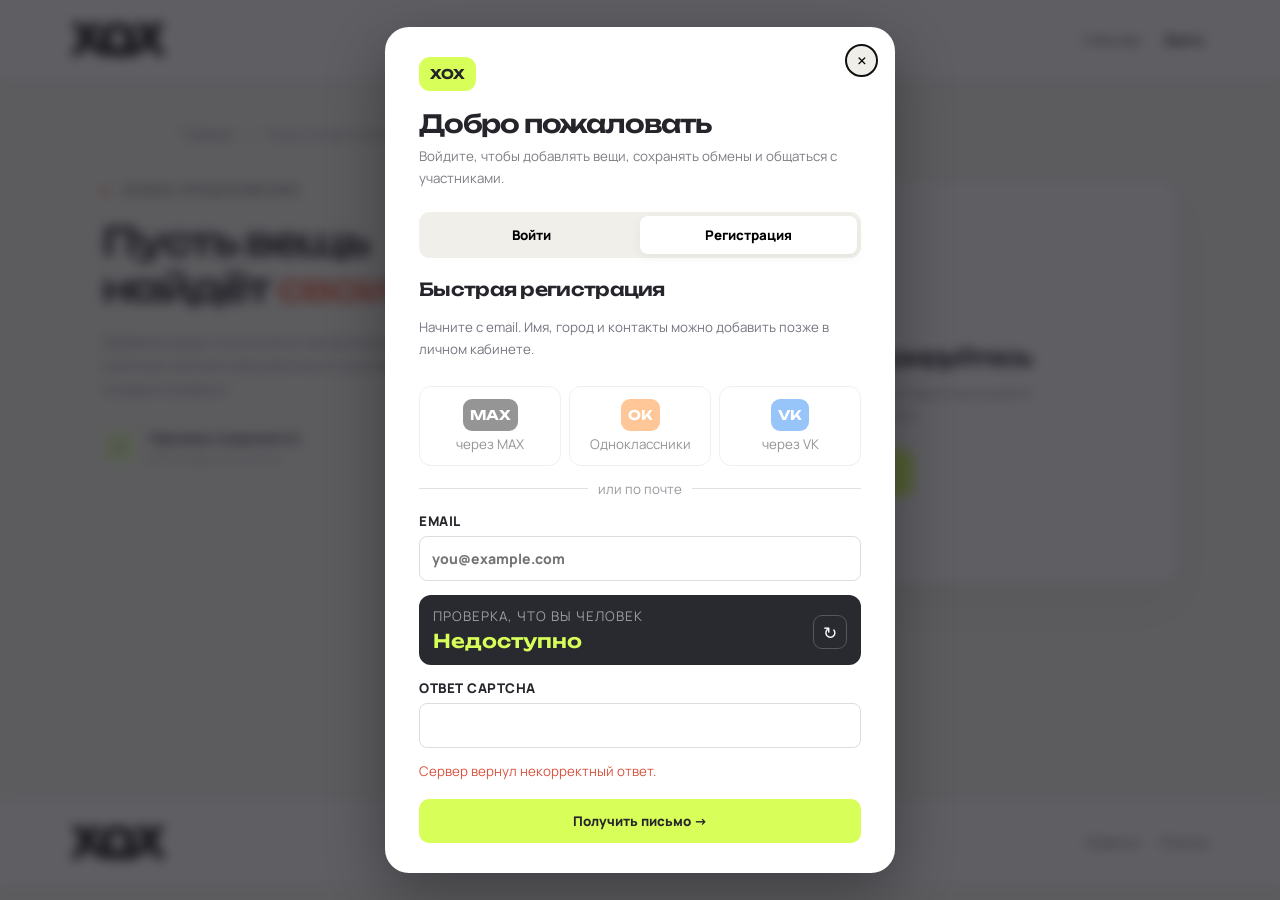
==== commit 275fc178: "Redesign registration before listing creation" ====
--- a/add-listing.html
+++ b/add-listing.html
@@ -11,7 +11,7 @@
   <main class="create-page">
     <nav class="breadcrumbs"><a href="index.html">Главная</a><span>→</span><span>Новое предложение</span></nav>
     <div class="create-layout">
-      <aside class="create-aside"><div class="eyebrow"><i></i> новое предложение</div><h1>Пусть вещь<br>найдёт <em>своих.</em></h1><p>Сначала расскажите о вещи или услуге. Регистрация понадобится только в самом конце — введённые данные не потеряются.</p><div class="draft-note"><span>✓</span><div><b>Черновик сохраняется</b><small>Можно вернуться позже</small></div></div></aside>
+      <aside class="create-aside"><div class="eyebrow"><i></i> новое предложение</div><h1>Пусть вещь<br>найдёт <em>своих.</em></h1><p>Добавлять вещи и услуги могут авторизованные участники. Контакты автоматически подставятся из вашего профиля.</p><div class="draft-note"><span>✓</span><div><b>Черновик сохраняется</b><small>Можно вернуться позже</small></div></div></aside>
       <section class="create-card">
         <div class="form-progress"><div class="progress-track"><i id="progressBar"></i></div><span id="stepLabel">Шаг 1 из 4</span></div>
         <form id="listingWizard" novalidate>
@@ -24,12 +24,9 @@
             <div class="form-grid"><label class="wide">Описание*<textarea id="descriptionInput" name="description" required rows="6" placeholder="Расскажите о состоянии, особенностях и истории вещи"></textarea></label><label class="wide">Ключевые слова<input name="keywords" placeholder="велосипед, городской, складной"><small>Через запятую — по ним предложение найдут в поиске</small></label><label class="wide">Что хотите получить в обмен<input name="wanted" placeholder="Начните вводить название вещи или услуги"><small>Оставьте пустым, если готовы рассмотреть любые варианты</small></label><label>Статус<select name="status"><option value="active">Активен</option><option value="archive">Архив</option></select></label></div>
           </fieldset>
           <fieldset class="form-step" data-step="3"><legend>Контакты владельца</legend><p class="step-help">Эти сведения будут видны заинтересованным участникам.</p>
-            <div class="form-grid"><label>Тип продавца<select name="sellerType"><option>Частное лицо</option><option>Компания</option></select></label><label>Имя / компания*<input name="sellerName" required placeholder="Мария"></label><label>Телефон*<input name="phone" required type="tel" placeholder="+7 999 123-45-67"></label><label>Email для обратной связи*<input name="email" required type="email" placeholder="you@example.com"></label><label class="wide">Сайт<input name="website" type="url" placeholder="https://"></label></div><div class="contact-note">Контакты будут связаны с вашим профилем после публикации. Просмотры, лайки, дата и рейтинг добавляются автоматически.</div>
+            <div class="form-grid"><label>Тип продавца<select name="sellerType"><option>Частное лицо</option><option>Компания</option></select></label><label>Имя / компания*<input name="sellerName" required placeholder="Мария"></label><label>Телефон*<input name="phone" required type="tel" placeholder="+7 999 123-45-67"></label><label>Email для обратной связи*<input name="email" required type="email" placeholder="you@example.com"></label><label class="wide">Адрес для карты<input name="address" autocomplete="street-address" placeholder="Улица и дом (необязательно)"><small>На карте будет показан город; точный адрес помогает уточнить место.</small></label><label class="wide">Сайт<input name="website" type="url" placeholder="https://"></label></div><div class="contact-note">Контакты будут связаны с вашим профилем после публикации. Просмотры, лайки, дата и рейтинг добавляются автоматически.</div>
           </fieldset>
-          <fieldset class="form-step" data-step="4"><legend>Проверьте предложение</legend><p class="step-help">После подтверждения мы либо сразу опубликуем его, либо предложим быструю регистрацию.</p><div id="listingPreview" class="listing-preview"></div><label class="consent"><input type="checkbox" name="rules" required><span>Я принимаю правила XOX и подтверждаю достоверность данных</span></label></fieldset>
-          <fieldset class="form-step registration-step" data-step="5"><div class="registration-badge">Последний шаг</div><legend>Создайте профиль</legend><p class="step-help">Предложение уже готово. Зарегистрируйтесь, чтобы опубликовать его и получать запросы на обмен.</p>
-            <div class="form-grid"><label>Страна*<input name="regCountry" required placeholder="Россия"></label><label>Город*<input name="regCity" required placeholder="Москва"></label><label class="wide">ФИО*<input name="fullName" required placeholder="Иван Иванов"></label><label>Телефон*<input name="regPhone" required type="tel"></label><label>Email*<input name="regEmail" required type="email"></label><label>Пароль*<input name="password" required type="password" minlength="6" placeholder="Не менее 6 символов"></label><label class="wide">Адрес<input name="address"></label><label>Пол<select name="gender"><option>Не указывать</option><option>Мужской</option><option>Женский</option></select></label><label>Возраст<input name="age" type="number" min="14" max="120"></label><label class="wide">Сайт<input name="regWebsite" type="url" placeholder="https://"></label><label class="wide">О себе<textarea name="bio" rows="3"></textarea></label><label class="wide photo-upload">Аватар / логотип<input name="avatar" type="file" accept="image/*"><span>＋ <b>Загрузить изображение</b></span></label></div>
-          </fieldset>
+          <fieldset class="form-step" data-step="4"><legend>Проверьте предложение</legend><p class="step-help">После подтверждения объявление сразу появится в каталоге и вашем профиле.</p><div id="listingPreview" class="listing-preview"></div><label class="consent"><input type="checkbox" name="rules" required><span>Я принимаю правила XOX и подтверждаю достоверность данных</span></label></fieldset>
           <div class="form-errors" id="formErrors"></div><div class="wizard-actions"><button type="button" class="back-button" id="backStep">← Назад</button><button type="button" class="next-button" id="nextStep">Продолжить →</button></div>
         </form>
         <div id="publishSuccess" class="publish-success"><div>✓</div><h2>Предложение опубликовано</h2><p>Оно появилось в вашем профиле и уже участвует в поиске совпадений.</p><a href="catalog.html">Перейти в каталог →</a></div>
@@ -37,5 +34,5 @@
     </div>
   </main>
   <footer><a class="logo" href="index.html"><img src="assets/logo_xox.png" alt="XOX"></a><span>© 2026 XOX. Вещи для людей.</span><div><a href="#">Правила</a><a href="#">Помощь</a></div></footer>
-  <script src="auth.js"></script><script src="listing-form.js"></script>
+  <script src="api-client.js"></script><script src="auth.js"></script><script src="listing-form.js"></script>
 </body></html>
--- a/styles.css
+++ b/styles.css
@@ -1,42 +1,86 @@
-:root{--ink:#202026;--muted:#73737e;--lime:#d8ff59;--cream:#f7f5ee;--orange:#ff7452}*{box-sizing:border-box}html{scroll-behavior:smooth}body{margin:0;background:var(--cream);font-family:Manrope,Arial;color:var(--ink)}button,input,select{font:inherit}button,a{cursor:pointer}.topbar{height:80px;display:flex;align-items:center;justify-content:space-between;padding:0 5.5%;background:#fff;border-bottom:1px solid #eee;position:sticky;z-index:10;top:0}.logo{font:700 26px Unbounded;color:var(--ink);text-decoration:none;letter-spacing:-3px}.logo span{color:#ff7656}nav{display:flex;gap:30px;margin-left:80px}nav a,footer a{font-size:13px;color:#55545b;text-decoration:none}.header-actions{display:flex;align-items:center;gap:12px}.header-actions button{border:0;background:transparent;font-weight:700;font-size:13px}.location{color:#666}.add-button{background:var(--ink)!important;color:#fff;border-radius:12px;padding:13px 18px}.hero{min-height:540px;padding:80px 8% 55px;display:grid;grid-template-columns:1.1fr .9fr;overflow:hidden}.eyebrow{text-transform:uppercase;font-weight:800;letter-spacing:1.5px;font-size:10px;color:#777}.eyebrow i{display:inline-block;width:7px;height:7px;background:#ff7656;border-radius:50%;margin-right:8px}.hero h1,h2{font:600 46px/1.15 Unbounded;margin:20px 0;color:#24242a;letter-spacing:-2.5px}.hero h1 em,h2 em{font-style:normal;color:#f16c50}.hero-copy>p{color:var(--muted);line-height:1.7;font-size:15px;max-width:510px}.search-box{position:relative;display:flex;align-items:center;max-width:560px;height:64px;background:#fff;border-radius:15px;padding:6px 7px 6px 20px;margin-top:32px;box-shadow:0 11px 26px #26221a0d}.search-box input{border:0;outline:0;flex:1;min-width:0;padding:8px 12px;font-size:14px}.search-icon{font-size:26px}.search-box button,.modal button[type=submit]{border:0;background:var(--lime);font-weight:800;border-radius:10px;padding:14px 21px}.suggestions{display:none;position:absolute;left:0;right:0;top:70px;padding:7px;background:white;border-radius:12px;box-shadow:0 12px 30px #0002;z-index:2}.suggestions.show{display:block}.suggestions div{padding:10px 14px;font-size:13px}.suggestions div:hover{background:#f4f4ef;border-radius:7px}.popular{display:flex;gap:9px;align-items:center;margin-top:14px}.popular span{font-size:11px;color:#aaa}.popular button{border:0;background:#eeece4;border-radius:15px;padding:6px 10px;font-size:11px;color:#69686e}.hero-art{position:relative;min-height:410px}.sun{position:absolute;width:370px;height:370px;border-radius:50%;background:var(--lime);top:0;left:50px}.orb{position:absolute;border-radius:50%}.orb.one{width:220px;height:220px;background:#ff805c;right:-85px;top:160px}.orb.two{background:#6970f2;width:75px;height:75px;top:20px;right:35px}.floating{position:absolute;background:white;border-radius:18px;padding:10px;box-shadow:0 19px 34px #0002;display:flex;flex-direction:column}.floating .art{height:126px;border-radius:12px;display:grid;place-items:center;font-size:64px;margin-bottom:9px}.floating small{color:#f0674b;font-size:10px;font-weight:800;text-transform:uppercase}.floating b{font-size:13px;margin:4px 0}.floating span{font-size:10px;color:#8d8d98}.card-camera{width:177px;top:60px;left:10px;transform:rotate(-7deg)}.camera-art{background:#e5ceb4;color:#443830}.card-chair{width:160px;top:205px;right:42px;transform:rotate(7deg)}.chair-art{background:#a9d6d1;color:#27615d}.card-service{width:140px;bottom:2px;left:107px;padding:15px}.avatar{width:35px;height:35px;border-radius:50%;background:#f1c6ad;display:grid;place-items:center;font-weight:800;margin-bottom:7px}.swap-bubble{position:absolute;right:134px;top:130px;width:80px;height:80px;display:grid;place-content:center;text-align:center;border-radius:50%;background:#25252b;color:var(--lime);font-size:22px;transform:rotate(8deg)}.swap-bubble span{color:#fff;text-transform:uppercase;font-size:8px;font-weight:800;line-height:1.4}.quick-cats{display:grid;grid-template-columns:repeat(4,1fr);margin:0 5.5%;background:#fff;border-radius:18px;padding:18px;gap:10px}.quick-cats button{display:flex;align-items:center;gap:11px;text-align:left;background:transparent;border:0;padding:7px;font-weight:800}.quick-cats b{margin-left:auto;font-size:10px;color:#999}.cat-icon{width:38px;height:38px;border-radius:11px;display:grid;place-items:center;font-size:19px}.orange{background:#ffe1d9;color:#f16d4f}.green{background:#ecffc0;color:#668625}.purple{background:#e9e5ff;color:#6760bd}.blue{background:#dcecf8;color:#507294}.section{padding:105px 8%}.section-head{display:flex;justify-content:space-between;align-items:end}.section h2{font-size:34px;margin-bottom:0}.all-link,.text-link{color:#222;text-decoration:none;font-size:13px;font-weight:800}.all-link span,.text-link span{font-size:18px;margin-left:8px}.filters{display:flex;gap:8px;margin:35px 0 22px;overflow:auto}.filters button{white-space:nowrap;border:1px solid #d9d8d1;background:transparent;border-radius:22px;padding:9px 15px;font-size:12px}.filters .active{background:#25252b;color:white;border-color:#25252b}.listing-grid{display:grid;grid-template-columns:repeat(4,1fr);gap:18px}.listing{background:#fff;border-radius:16px;padding:9px;transition:.25s}.listing:hover{transform:translateY(-7px);box-shadow:0 16px 30px #312e2518}.listing-image{height:172px;border-radius:10px;display:grid;place-items:center;font-size:68px;position:relative}.listing-image i{position:absolute;top:9px;right:9px;font-style:normal;background:#fff;border-radius:50%;width:29px;height:29px;display:grid;place-items:center;font-size:15px}.listing .tag{font-size:9px;text-transform:uppercase;font-weight:800;color:#f16d50;display:block;margin:12px 5px 4px}.listing h3{margin:0 5px;font-size:13px}.listing-meta{display:flex;justify-content:space-between;margin:7px 5px 3px;font-size:11px;color:#80808a}.listing-meta b{color:#222}.exchange{background:#292a30;color:#fff;display:grid;grid-template-columns:1fr 1fr;gap:30px;overflow:hidden}.exchange h2{color:#fff;font-size:38px}.exchange h2 em{color:var(--lime)}.exchange-intro p{color:#b6b7bf;font-size:14px;line-height:1.7;max-width:430px}.light{color:#d6d6dc}.light i{background:var(--lime)}.white-button{margin-top:20px;border:0;border-radius:10px;padding:14px 17px;font-weight:800;font-size:12px}.white-button span{margin-left:15px}.chain-visual{position:relative;height:300px;margin-top:25px}.chain-item{position:absolute;width:126px;background:#fff;border-radius:14px;padding:10px;color:#26262c;font-size:32px;box-shadow:0 15px 25px #0004}.chain-item b,.chain-item small{display:block;font-size:10px;margin-top:5px}.chain-item small{color:#92929a}.bike{left:5%;top:40px}.tv{left:38%;top:160px}.moto{right:2%;top:18px}.path{position:absolute;border:2px dashed #6e717d;border-bottom:0;border-left:0;border-radius:0 70px 0 0}.p1{left:24%;top:95px;width:120px;height:125px}.p2{left:55%;top:73px;width:130px;height:130px;transform:rotate(-16deg)}.chain-note{position:absolute;right:27%;bottom:3px;color:var(--lime);font:500 16px Unbounded;line-height:1.4}.chain-note span{font:400 9px Manrope;text-transform:uppercase;letter-spacing:1px;color:#aaa}.value{display:grid;grid-template-columns:1fr 1fr;align-items:center;gap:80px}.value-graphic{height:270px;background:#ffd065;border-radius:20px;position:relative;display:flex;align-items:center;justify-content:center}.scissors{font-size:110px;transform:rotate(-22deg)}.equals{font:700 39px Unbounded;margin:0 30px}.hours{display:flex;align-items:center;gap:9px}.hours b{font:700 74px Unbounded}.hours span{font-weight:800;font-size:12px}.price-tag{position:absolute;top:30px;left:40px;background:#fff;padding:9px 12px;border-radius:9px;font-size:11px;font-weight:800;transform:rotate(-8deg)}.value-copy p{color:#707079;line-height:1.7;font-size:14px}.community{background:#e6e2d8;padding:78px 8%;display:flex;justify-content:space-between;align-items:end}.community h2{font-size:34px;margin-bottom:0}.community-stats{display:flex;gap:60px}.community-stats div{display:flex;flex-direction:column}.community-stats b{font:600 23px Unbounded}.community-stats span{font-size:11px;color:#777;margin-top:8px}footer{padding:25px 5.5%;background:#fff;display:flex;align-items:center;justify-content:space-between}footer span{font-size:11px;color:#999}footer div{display:flex;gap:20px}dialog{border:0;border-radius:20px;padding:32px;width:min(420px,90vw);box-shadow:0 20px 60px #0005;color:#25252b}dialog::backdrop{background:#20202899}.close{float:right;border:0;background:#eee;border-radius:50%;width:28px;height:28px;font-size:20px}.modal-icon{background:var(--lime);width:44px;height:44px;border-radius:12px;display:grid;place-items:center;font-size:22px}.modal-icon+h3{margin:18px 0 7px;font:600 20px Unbounded;letter-spacing:-1px}.modal-icon+h3+p{font-size:13px;line-height:1.6;color:#777}form{display:grid;gap:13px;margin-top:22px}label{font-size:11px;font-weight:800;text-transform:uppercase;letter-spacing:.5px}input,select{display:block;width:100%;margin-top:6px;padding:12px;border:1px solid #ddd;border-radius:8px;outline-color:#badc44;font-size:14px}form button{margin-top:5px}#toast{position:fixed;bottom:25px;left:50%;transform:translate(-50%,100px);background:#27272d;color:white;padding:13px 19px;border-radius:10px;font-size:13px;transition:.3s;z-index:20}#toast.show{transform:translate(-50%,0)}
+:root{--ink:#202026;--muted:#73737e;--lime:#d8ff59;--cream:#f7f5ee;--orange:#ff7452}*{box-sizing:border-box}html{scroll-behavior:smooth}body{margin:0;background:var(--cream);font-family:Manrope,Arial;color:var(--ink)}button,input,select{font:inherit}button,a{cursor:pointer}.topbar{height:80px;display:flex;align-items:center;justify-content:space-between;padding:0 5.5%;background:#fff;border-bottom:1px solid #eee;position:sticky;z-index:10;top:0}.logo{font:700 26px Unbounded;color:var(--ink);text-decoration:none;letter-spacing:-3px}.logo span{color:#ff7656}nav{display:flex;gap:30px;margin-left:80px}nav a,footer a{font-size:10pt;color:#55545b;text-decoration:none}.header-actions{display:flex;align-items:center;gap:12px}.header-actions button{border:0;background:transparent;font-weight:700;font-size:10pt}.location{color:#666}.add-button{background:var(--ink)!important;color:#fff;border-radius:12px;padding:13px 18px}.hero{min-height:540px;padding:80px 8% 55px;display:grid;grid-template-columns:1.1fr .9fr;overflow:hidden}.eyebrow{text-transform:uppercase;font-weight:800;letter-spacing:1.5px;font-size:10pt;color:#777}.eyebrow i{display:inline-block;width:7px;height:7px;background:#ff7656;border-radius:50%;margin-right:8px}.hero h1,h2{font:600 46px/1.15 Unbounded;margin:20px 0;color:#24242a;letter-spacing:-2.5px}.hero h1 em,h2 em{font-style:normal;color:#f16c50}.hero-copy>p{color:var(--muted);line-height:1.7;font-size:15px;max-width:510px}.search-box{position:relative;display:flex;align-items:center;max-width:560px;height:64px;background:#fff;border-radius:15px;padding:6px 7px 6px 20px;margin-top:32px;box-shadow:0 11px 26px #26221a0d}.search-box input{border:0;outline:0;flex:1;min-width:0;padding:8px 12px;font-size:14px}.search-icon{font-size:26px}.search-box button,.modal button[type=submit]{border:0;background:var(--lime);font-weight:800;border-radius:10px;padding:14px 21px}.suggestions{display:none;position:absolute;left:0;right:0;top:70px;padding:7px;background:white;border-radius:12px;box-shadow:0 12px 30px #0002;z-index:2}.suggestions.show{display:block}.suggestions div{padding:10px 14px;font-size:10pt}.suggestions div:hover{background:#f4f4ef;border-radius:7px}.popular{display:flex;gap:9px;align-items:center;margin-top:14px}.popular span{font-size:10pt;color:#aaa}.popular button{border:0;background:#eeece4;border-radius:15px;padding:6px 10px;font-size:10pt;color:#69686e}.hero-art{position:relative;min-height:410px}.sun{position:absolute;width:370px;height:370px;border-radius:50%;background:var(--lime);top:0;left:50px}.orb{position:absolute;border-radius:50%}.orb.one{width:220px;height:220px;background:#ff805c;right:-85px;top:160px}.orb.two{background:#6970f2;width:75px;height:75px;top:20px;right:35px}.floating{position:absolute;background:white;border-radius:18px;padding:10px;box-shadow:0 19px 34px #0002;display:flex;flex-direction:column}.floating .art{height:126px;border-radius:12px;display:grid;place-items:center;font-size:64px;margin-bottom:9px}.floating small{color:#f0674b;font-size:10pt;font-weight:800;text-transform:uppercase}.floating b{font-size:10pt;margin:4px 0}.floating span{font-size:10pt;color:#8d8d98}.card-camera{width:177px;top:60px;left:10px;transform:rotate(-7deg)}.camera-art{background:#e5ceb4;color:#443830}.card-chair{width:160px;top:205px;right:42px;transform:rotate(7deg)}.chair-art{background:#a9d6d1;color:#27615d}.card-service{width:140px;bottom:2px;left:107px;padding:15px}.avatar{width:35px;height:35px;border-radius:50%;background:#f1c6ad;display:grid;place-items:center;font-weight:800;margin-bottom:7px}.swap-bubble{position:absolute;right:134px;top:130px;width:80px;height:80px;display:grid;place-content:center;text-align:center;border-radius:50%;background:#25252b;color:var(--lime);font-size:22px;transform:rotate(8deg)}.swap-bubble span{color:#fff;text-transform:uppercase;font-size:10pt;font-weight:800;line-height:1.4}.quick-cats{display:grid;grid-template-columns:repeat(4,1fr);margin:0 5.5%;background:#fff;border-radius:18px;padding:18px;gap:10px}.quick-cats button{display:flex;align-items:center;gap:11px;text-align:left;background:transparent;border:0;padding:7px;font-weight:800}.quick-cats b{margin-left:auto;font-size:10pt;color:#999}.cat-icon{width:38px;height:38px;border-radius:11px;display:grid;place-items:center;font-size:19px}.orange{background:#ffe1d9;color:#f16d4f}.green{background:#ecffc0;color:#668625}.purple{background:#e9e5ff;color:#6760bd}.blue{background:#dcecf8;color:#507294}.section{padding:105px 8%}.section-head{display:flex;justify-content:space-between;align-items:end}.section h2{font-size:34px;margin-bottom:0}.all-link,.text-link{color:#222;text-decoration:none;font-size:10pt;font-weight:800}.all-link span,.text-link span{font-size:18px;margin-left:8px}.filters{display:flex;gap:8px;margin:35px 0 22px;overflow:auto}.filters button{white-space:nowrap;border:1px solid #d9d8d1;background:transparent;border-radius:22px;padding:9px 15px;font-size:10pt}.filters .active{background:#25252b;color:white;border-color:#25252b}.listing-grid{display:grid;grid-template-columns:repeat(4,1fr);gap:18px}.listing{background:#fff;border-radius:16px;padding:9px;transition:.25s}.listing:hover{transform:translateY(-7px);box-shadow:0 16px 30px #312e2518}.listing-image{height:172px;border-radius:10px;display:grid;place-items:center;font-size:68px;position:relative}.listing-image i{position:absolute;top:9px;right:9px;font-style:normal;background:#fff;border-radius:50%;width:29px;height:29px;display:grid;place-items:center;font-size:15px}.listing .tag{font-size:10pt;text-transform:uppercase;font-weight:800;color:#f16d50;display:block;margin:12px 5px 4px}.listing h3{margin:0 5px;font-size:10pt}.listing-meta{display:flex;justify-content:space-between;margin:7px 5px 3px;font-size:10pt;color:#80808a}.listing-meta b{color:#222}.exchange{background:#292a30;color:#fff;display:grid;grid-template-columns:1fr 1fr;gap:30px;overflow:hidden}.exchange h2{color:#fff;font-size:38px}.exchange h2 em{color:var(--lime)}.exchange-intro p{color:#b6b7bf;font-size:14px;line-height:1.7;max-width:430px}.light{color:#d6d6dc}.light i{background:var(--lime)}.white-button{margin-top:20px;border:0;border-radius:10px;padding:14px 17px;font-weight:800;font-size:10pt}.white-button span{margin-left:15px}.chain-visual{position:relative;height:300px;margin-top:25px}.chain-item{position:absolute;width:126px;background:#fff;border-radius:14px;padding:10px;color:#26262c;font-size:32px;box-shadow:0 15px 25px #0004}.chain-item b,.chain-item small{display:block;font-size:10pt;margin-top:5px}.chain-item small{color:#92929a}.bike{left:5%;top:40px}.tv{left:38%;top:160px}.moto{right:2%;top:18px}.path{position:absolute;border:2px dashed #6e717d;border-bottom:0;border-left:0;border-radius:0 70px 0 0}.p1{left:24%;top:95px;width:120px;height:125px}.p2{left:55%;top:73px;width:130px;height:130px;transform:rotate(-16deg)}.chain-note{position:absolute;right:27%;bottom:3px;color:var(--lime);font:500 16px Unbounded;line-height:1.4}.chain-note span{font:400 10pt Manrope;text-transform:uppercase;letter-spacing:1px;color:#aaa}.value{display:grid;grid-template-columns:1fr 1fr;align-items:center;gap:80px}.value-graphic{height:270px;background:#ffd065;border-radius:20px;position:relative;display:flex;align-items:center;justify-content:center}.scissors{font-size:110px;transform:rotate(-22deg)}.equals{font:700 39px Unbounded;margin:0 30px}.hours{display:flex;align-items:center;gap:9px}.hours b{font:700 74px Unbounded}.hours span{font-weight:800;font-size:10pt}.price-tag{position:absolute;top:30px;left:40px;background:#fff;padding:9px 12px;border-radius:9px;font-size:10pt;font-weight:800;transform:rotate(-8deg)}.value-copy p{color:#707079;line-height:1.7;font-size:14px}.community{background:#e6e2d8;padding:78px 8%;display:flex;justify-content:space-between;align-items:end}.community h2{font-size:34px;margin-bottom:0}.community-stats{display:flex;gap:60px}.community-stats div{display:flex;flex-direction:column}.community-stats b{font:600 23px Unbounded}.community-stats span{font-size:10pt;color:#777;margin-top:8px}footer{padding:25px 5.5%;background:#fff;display:flex;align-items:center;justify-content:space-between}footer span{font-size:10pt;color:#999}footer div{display:flex;gap:20px}dialog{border:0;border-radius:20px;padding:32px;width:min(420px,90vw);box-shadow:0 20px 60px #0005;color:#25252b}dialog::backdrop{background:#20202899}.close{float:right;border:0;background:#eee;border-radius:50%;width:28px;height:28px;font-size:20px}.modal-icon{background:var(--lime);width:44px;height:44px;border-radius:12px;display:grid;place-items:center;font-size:22px}.modal-icon+h3{margin:18px 0 7px;font:600 20px Unbounded;letter-spacing:-1px}.modal-icon+h3+p{font-size:10pt;line-height:1.6;color:#777}form{display:grid;gap:13px;margin-top:22px}label{font-size:10pt;font-weight:800;text-transform:uppercase;letter-spacing:.5px}input,select{display:block;width:100%;margin-top:6px;padding:12px;border:1px solid #ddd;border-radius:8px;outline-color:#badc44;font-size:14px}form button{margin-top:5px}#toast{position:fixed;bottom:25px;left:50%;transform:translate(-50%,100px);background:#27272d;color:white;padding:13px 19px;border-radius:10px;font-size:10pt;transition:.3s;z-index:20}#toast.show{transform:translate(-50%,0)}
 @media(max-width:800px){.topbar{height:65px;padding:0 5%}nav,.location,.login{display:none}.add-button{padding:10px 12px}.hero{padding:55px 7%;grid-template-columns:1fr;min-height:auto}.hero h1{font-size:34px}.hero-art{height:350px;margin-top:40px}.quick-cats{grid-template-columns:1fr 1fr;margin:0 4%}.quick-cats b{display:none}.section{padding:70px 7%}.section-head h2,.section h2{font-size:27px}.listing-grid{grid-template-columns:1fr 1fr;gap:10px}.listing-image{height:132px}.exchange,.value{grid-template-columns:1fr;gap:10px}.chain-visual{transform:scale(.87);transform-origin:left top;width:115%}.community{display:block;padding:55px 7%}.community-stats{margin-top:35px;gap:20px;justify-content:space-between}.community-stats b{font-size:16px}footer{flex-wrap:wrap;gap:15px}.card-chair{right:5px}.orb.one{right:-50px}.sun{left:10px}}
 
 /* Shared navigation and inner pages */
-.logo{display:flex;align-items:center;letter-spacing:0}.logo img{display:block;width:96px;height:auto}.topbar nav .current{color:#16161b;font-weight:800}.listing{text-decoration:none;color:inherit}.listing-image .heart{position:absolute;top:9px;right:9px;border:0;background:#fff;border-radius:50%;width:31px;height:31px;display:grid;place-items:center;font-size:15px;transition:.2s}.listing:hover .heart{transform:scale(1.08)}.inner-page{background:#f7f5ee}.breadcrumbs{display:flex;gap:10px;align-items:center;font-size:11px;color:#9b9aa0;margin-bottom:38px}.breadcrumbs a{color:#6f6e75;text-decoration:none}.catalog-page,.product-page{padding:45px 8% 100px;min-height:75vh}.catalog-title{display:flex;align-items:end;justify-content:space-between}.catalog-title h1{font:600 46px/1.12 Unbounded;letter-spacing:-2.5px;margin:18px 0 0}.catalog-title p{font-size:13px;line-height:1.7;color:#797880;margin:0 0 8px}.catalog-toolbar{display:grid;grid-template-columns:1fr 190px 190px;gap:10px;margin-top:45px}.catalog-search{height:54px;border-radius:13px;background:#fff;display:flex;align-items:center;padding:0 18px}.catalog-search span{font-size:24px}.catalog-search input{margin:0;border:0;background:transparent}.catalog-toolbar select{margin:0;background:#fff;border:0;border-radius:13px;padding:0 15px;color:#58575e}.catalog-tabs{margin:20px 0 26px}.catalog-result-head{display:flex;justify-content:space-between;margin:0 0 17px;font-size:11px}.catalog-result-head span{color:#999}.catalog-grid{grid-template-columns:repeat(4,1fr)}.catalog-grid .listing-image{height:205px}.empty-state{grid-column:1/-1;background:#fff;border-radius:16px;padding:60px;text-align:center;display:flex;flex-direction:column;gap:8px}.empty-state span{font-size:12px;color:#888}
+.logo{display:flex;align-items:center;letter-spacing:0}.logo img{display:block;width:96px;height:auto}.topbar nav .current{color:#16161b;font-weight:800}.listing{text-decoration:none;color:inherit}.listing-image .heart{position:absolute;top:9px;right:9px;border:0;background:#fff;border-radius:50%;width:31px;height:31px;display:grid;place-items:center;font-size:15px;transition:.2s}.listing:hover .heart{transform:scale(1.08)}.inner-page{background:#f7f5ee}.breadcrumbs{display:flex;gap:10px;align-items:center;font-size:10pt;color:#9b9aa0;margin-bottom:38px}.breadcrumbs a{color:#6f6e75;text-decoration:none}.catalog-page,.product-page{padding:45px 8% 100px;min-height:75vh}.catalog-title{display:flex;align-items:end;justify-content:space-between}.catalog-title h1{font:600 46px/1.12 Unbounded;letter-spacing:-2.5px;margin:18px 0 0}.catalog-title p{font-size:10pt;line-height:1.7;color:#797880;margin:0 0 8px}.catalog-toolbar{display:grid;grid-template-columns:1fr 190px 190px;gap:10px;margin-top:45px}.catalog-search{height:54px;border-radius:13px;background:#fff;display:flex;align-items:center;padding:0 18px}.catalog-search span{font-size:24px}.catalog-search input{margin:0;border:0;background:transparent}.catalog-toolbar select{margin:0;background:#fff;border:0;border-radius:13px;padding:0 15px;color:#58575e}.catalog-tabs{margin:20px 0 26px}.catalog-result-head{display:flex;justify-content:space-between;margin:0 0 17px;font-size:10pt}.catalog-result-head span{color:#999}.catalog-grid{grid-template-columns:repeat(4,1fr)}.catalog-grid .listing-image{height:205px}.empty-state{grid-column:1/-1;background:#fff;border-radius:16px;padding:60px;text-align:center;display:flex;flex-direction:column;gap:8px}.empty-state span{font-size:10pt;color:#888}
 
 /* Product */
-.product-layout{display:grid;grid-template-columns:minmax(0,1.16fr) minmax(340px,.84fr);gap:60px;align-items:start}.product-main-art{height:520px;border-radius:23px;display:grid;place-items:center;position:relative;overflow:hidden}.product-main-art>span{font-size:180px;filter:drop-shadow(0 28px 25px #0002);transition:.4s}.product-main-art:hover>span{transform:scale(1.05) rotate(-2deg)}.product-heart,.photo-count{position:absolute;background:#fff;border:0;border-radius:22px;padding:10px 14px;font-size:11px;font-weight:800}.product-heart{right:17px;top:17px}.photo-count{left:17px;bottom:17px}.product-mini-note{font-size:11px;color:#777;margin:13px 8px}.product-mini-note b{color:#6d9122}.product-info{padding-top:14px}.product-info h1{font:600 38px/1.18 Unbounded;letter-spacing:-2px;margin:16px 0}.product-location{color:#8b8a91;font-size:11px;line-height:1.6}.product-price{font:600 27px Unbounded;margin:34px 0 24px}.product-actions{display:grid;gap:10px}.product-actions button{border-radius:12px;padding:16px 18px;border:0;font-weight:800;text-align:left}.primary-action{background:#d8ff59}.primary-action span{float:right;font-size:20px}.secondary-action{background:#27272d;color:#fff}.safe-note{font-size:10px;color:#85848b;background:#eceae3;padding:13px;border-radius:9px;margin-top:15px}.product-below{display:grid;grid-template-columns:1fr 330px;gap:20px;margin-top:32px}.description-card,.seller-card{background:#fff;border-radius:18px;padding:28px}.description-card h2,.similar h2{font:600 21px Unbounded;letter-spacing:-1px;margin:0 0 18px}.description-card p{font-size:13px;line-height:1.75;color:#65646c}.description-card dl{margin-top:24px}.description-card dl div{display:grid;grid-template-columns:130px 1fr;border-top:1px solid #eee;padding:13px 0;font-size:11px}.description-card dt{color:#999}.description-card dd{margin:0;font-weight:700}.description-card dd a{color:#6e782b;text-decoration:none}.seller-card{display:grid;grid-template-columns:48px 1fr;gap:13px;align-items:center;height:max-content}.seller-avatar{width:48px;height:48px;background:#ffd4c2;border-radius:50%;display:grid;place-items:center;font-weight:800}.seller-card small,.seller-card span{display:block;color:#888;font-size:10px}.seller-card h3{margin:3px 0;font-size:14px}.seller-card>a{grid-column:1/-1;border-top:1px solid #eee;padding-top:15px;color:#222;text-decoration:none;font-size:11px;font-weight:800}.similar{margin-top:85px}.similar .section-head{margin-bottom:25px}.similar .section-head a{font-size:11px;color:#222;text-decoration:none}.similar .listing-image{height:185px}
+.product-layout{display:grid;grid-template-columns:minmax(0,1.16fr) minmax(340px,.84fr);gap:60px;align-items:start}.product-main-art{height:520px;border-radius:23px;display:grid;place-items:center;position:relative;overflow:hidden}.product-main-art>span{font-size:180px;filter:drop-shadow(0 28px 25px #0002);transition:.4s}.product-main-art:hover>span{transform:scale(1.05) rotate(-2deg)}.product-heart,.photo-count{position:absolute;background:#fff;border:0;border-radius:22px;padding:10px 14px;font-size:10pt;font-weight:800}.product-heart{right:17px;top:17px}.photo-count{left:17px;bottom:17px}.product-mini-note{font-size:10pt;color:#777;margin:13px 8px}.product-mini-note b{color:#6d9122}.product-info{padding-top:14px}.product-info h1{font:600 38px/1.18 Unbounded;letter-spacing:-2px;margin:16px 0}.product-location{color:#8b8a91;font-size:10pt;line-height:1.6}.product-price{font:600 27px Unbounded;margin:34px 0 24px}.product-actions{display:grid;gap:10px}.product-actions button{border-radius:12px;padding:16px 18px;border:0;font-weight:800;text-align:left}.primary-action{background:#d8ff59}.primary-action span{float:right;font-size:20px}.secondary-action{background:#27272d;color:#fff}.safe-note{font-size:10pt;color:#85848b;background:#eceae3;padding:13px;border-radius:9px;margin-top:15px}.product-below{display:grid;grid-template-columns:1fr 330px;gap:20px;margin-top:32px}.description-card,.seller-card{background:#fff;border-radius:18px;padding:28px}.description-card h2,.similar h2{font:600 21px Unbounded;letter-spacing:-1px;margin:0 0 18px}.description-card p{font-size:10pt;line-height:1.75;color:#65646c}.description-card dl{margin-top:24px}.description-card dl div{display:grid;grid-template-columns:130px 1fr;border-top:1px solid #eee;padding:13px 0;font-size:10pt}.description-card dt{color:#999}.description-card dd{margin:0;font-weight:700}.description-card dd a{color:#6e782b;text-decoration:none}.seller-card{display:grid;grid-template-columns:48px 1fr;gap:13px;align-items:center;height:max-content}.seller-avatar{width:48px;height:48px;background:#ffd4c2;border-radius:50%;display:grid;place-items:center;font-weight:800}.seller-card small,.seller-card span{display:block;color:#888;font-size:10pt}.seller-card h3{margin:3px 0;font-size:14px}.seller-card>a{grid-column:1/-1;border-top:1px solid #eee;padding-top:15px;color:#222;text-decoration:none;font-size:10pt;font-weight:800}.similar{margin-top:85px}.similar .section-head{margin-bottom:25px}.similar .section-head a{font-size:10pt;color:#222;text-decoration:none}.similar .listing-image{height:185px}
 @media(max-width:800px){.logo img{width:80px}.catalog-page,.product-page{padding:28px 5% 70px}.catalog-title{display:block}.catalog-title h1{font-size:32px}.catalog-title p{margin-top:20px}.catalog-toolbar{grid-template-columns:1fr 1fr}.catalog-search{grid-column:1/-1}.catalog-grid{grid-template-columns:1fr 1fr}.catalog-grid .listing-image{height:145px}.product-layout{grid-template-columns:1fr;gap:26px}.product-main-art{height:360px}.product-main-art>span{font-size:120px}.product-info h1{font-size:29px}.product-below{grid-template-columns:1fr}.similar{margin-top:60px}.similar .listing-grid{grid-template-columns:1fr 1fr}.description-card{padding:22px}}
 
 /* Photobank imagery */
-.listing-image{overflow:hidden;background:#e7e5dd}.listing-image>img{width:100%;height:100%;object-fit:cover;display:block;transition:transform .45s ease}.listing:hover .listing-image>img{transform:scale(1.045)}.floating .art{overflow:hidden}.floating .art img{width:100%;height:100%;object-fit:cover;display:block}.product-main-art{background:#e7e5dd}.product-main-art>img{width:100%;height:100%;object-fit:cover;display:block;transition:transform .45s ease}.product-main-art:hover>img{transform:scale(1.025)}.product-mini-note{display:flex;align-items:center;justify-content:space-between;gap:12px;font-size:10px}.product-mini-note a{color:#929198;text-decoration:none}.product-mini-note a:hover{color:#34333a}
+.listing-image{overflow:hidden;background:#e7e5dd}.listing-image>img{width:100%;height:100%;object-fit:cover;display:block;transition:transform .45s ease}.listing:hover .listing-image>img{transform:scale(1.045)}.floating .art{overflow:hidden}.floating .art img{width:100%;height:100%;object-fit:cover;display:block}.product-main-art{background:#e7e5dd}.product-main-art>img{width:100%;height:100%;object-fit:cover;display:block;transition:transform .45s ease}.product-main-art:hover>img{transform:scale(1.025)}.product-mini-note{display:flex;align-items:center;justify-content:space-between;gap:12px;font-size:10pt}.product-mini-note a{color:#929198;text-decoration:none}.product-mini-note a:hover{color:#34333a}
 @media(max-width:800px){.product-mini-note{align-items:flex-start;flex-direction:column;gap:5px}.hero-art .floating .art{height:112px}}
 
 /* Smart multi-party exchange */
-.smart-loop{position:relative;height:365px;max-width:560px;margin:0 auto}.loop-lines{position:absolute;inset:0;width:100%;height:100%;overflow:visible}.loop-lines path{fill:none;stroke:#d8ff59;stroke-width:2.5;stroke-linecap:round;stroke-dasharray:5 7;marker-end:url(#loopArrow);opacity:.72}.loop-person{position:absolute;width:126px;background:#fff;color:#25252b;padding:10px;border-radius:15px;display:grid;grid-template-columns:40px 1fr;grid-template-rows:auto auto;gap:1px 9px;align-items:center;box-shadow:0 16px 30px #0004}.loop-person .person-face{grid-row:1/3;width:40px;height:40px;border-radius:12px;display:grid;place-items:center;background:#e9e7df;font:700 11px Unbounded}.loop-person b{font-size:11px}.loop-person small{font-size:8px;color:#8c8b92}.loop-you{left:50%;top:8px;transform:translateX(-50%)}.loop-you .person-face{background:#d8ff59}.loop-liza{left:25px;bottom:14px}.loop-liza .person-face{background:#ffd2c5}.loop-max{right:25px;bottom:14px}.loop-max .person-face{background:#dce5ff}.loop-token{position:absolute;display:flex;align-items:center;gap:8px;background:#3a3b42;border:1px solid #55565f;border-radius:12px;padding:7px 10px;color:#fff;box-shadow:0 10px 25px #0003}.loop-token i{width:27px;height:27px;border-radius:50%;display:grid;place-items:center;background:#d8ff59;color:#24252a;font:700 10px Unbounded;font-style:normal}.loop-token span{display:flex;flex-direction:column}.loop-token small{font-size:7px;text-transform:uppercase;letter-spacing:1px;color:#a4a5ad}.loop-token b{font-size:9px;margin-top:2px}.token-service{left:5px;top:126px}.token-service i{background:#ff886b}.token-chair{left:50%;bottom:0;transform:translateX(-50%)}.token-lamp{right:0;top:126px}.loop-center{position:absolute;left:50%;top:51%;transform:translate(-50%,-50%);display:flex;align-items:center;gap:7px;color:#d8ff59}.loop-center b{font:600 32px Unbounded}.loop-center span{font-size:8px;text-transform:uppercase;letter-spacing:1px;color:#9a9ba4;line-height:1.4}
-@media(max-width:800px){.smart-loop{height:330px;width:100%;margin-top:25px}.loop-lines{transform:scale(.9);transform-origin:center}.loop-person{width:112px}.loop-liza{left:0}.loop-max{right:0}.loop-token{padding:6px 8px}.loop-token b{font-size:8px}.token-service{left:-8px;top:115px}.token-lamp{right:-8px;top:115px}.loop-center{top:49%}}
+.smart-loop{position:relative;height:365px;max-width:560px;margin:0 auto}.loop-lines{position:absolute;inset:0;width:100%;height:100%;overflow:visible}.loop-lines path{fill:none;stroke:#d8ff59;stroke-width:2.5;stroke-linecap:round;stroke-dasharray:5 7;marker-end:url(#loopArrow);opacity:.72}.loop-person{position:absolute;width:126px;background:#fff;color:#25252b;padding:10px;border-radius:15px;display:grid;grid-template-columns:40px 1fr;grid-template-rows:auto auto;gap:1px 9px;align-items:center;box-shadow:0 16px 30px #0004}.loop-person .person-face{grid-row:1/3;width:40px;height:40px;border-radius:12px;display:grid;place-items:center;background:#e9e7df;font:700 10pt Unbounded}.loop-person b{font-size:10pt}.loop-person small{font-size:10pt;color:#8c8b92}.loop-you{left:50%;top:8px;transform:translateX(-50%)}.loop-you .person-face{background:#d8ff59}.loop-liza{left:25px;bottom:14px}.loop-liza .person-face{background:#ffd2c5}.loop-max{right:25px;bottom:14px}.loop-max .person-face{background:#dce5ff}.loop-token{position:absolute;display:flex;align-items:center;gap:8px;background:#3a3b42;border:1px solid #55565f;border-radius:12px;padding:7px 10px;color:#fff;box-shadow:0 10px 25px #0003}.loop-token i{width:27px;height:27px;border-radius:50%;display:grid;place-items:center;background:#d8ff59;color:#24252a;font:700 10pt Unbounded;font-style:normal}.loop-token span{display:flex;flex-direction:column}.loop-token small{font-size:10pt;text-transform:uppercase;letter-spacing:1px;color:#a4a5ad}.loop-token b{font-size:10pt;margin-top:2px}.token-service{left:5px;top:126px}.token-service i{background:#ff886b}.token-chair{left:50%;bottom:0;transform:translateX(-50%)}.token-lamp{right:0;top:126px}.loop-center{position:absolute;left:50%;top:51%;transform:translate(-50%,-50%);display:flex;align-items:center;gap:7px;color:#d8ff59}.loop-center b{font:600 32px Unbounded}.loop-center span{font-size:10pt;text-transform:uppercase;letter-spacing:1px;color:#9a9ba4;line-height:1.4}
+@media(max-width:800px){.smart-loop{height:330px;width:100%;margin-top:25px}.loop-lines{transform:scale(.9);transform-origin:center}.loop-person{width:112px}.loop-liza{left:0}.loop-max{right:0}.loop-token{padding:6px 8px}.loop-token b{font-size:10pt}.token-service{left:-8px;top:115px}.token-lamp{right:-8px;top:115px}.loop-center{top:49%}}
 .loop-lines>path{fill:none;stroke:#d8ff59;stroke-width:3;stroke-linecap:round;stroke-dasharray:none;marker-end:url(#loopArrow);opacity:.9}.loop-lines marker path{fill:#d8ff59;stroke:none;opacity:1}
 .smart-loop{width:100%}
 
 /* Listing creation */
-.community-add{display:inline-flex;align-items:center;gap:18px;margin-top:25px;background:#25252b;color:#fff;text-decoration:none;border-radius:11px;padding:14px 17px;font-size:11px;font-weight:800}.community-add span{color:#d8ff59;font-size:17px}.create-page{padding:45px 8% 100px;min-height:80vh}.create-layout{display:grid;grid-template-columns:minmax(260px,.65fr) minmax(520px,1.35fr);gap:70px;align-items:start}.create-aside{position:sticky;top:125px}.create-aside h1{font:600 39px/1.18 Unbounded;letter-spacing:-2px;margin:20px 0}.create-aside h1 em{font-style:normal;color:#ef6c50}.create-aside>p{font-size:13px;line-height:1.75;color:#777680}.draft-note{display:flex;gap:12px;align-items:center;margin-top:28px}.draft-note>span{width:34px;height:34px;border-radius:10px;background:#e8ffc0;display:grid;place-items:center;color:#5b741f;font-weight:800}.draft-note div{display:flex;flex-direction:column;font-size:10px}.draft-note small{color:#999;margin-top:3px}.create-card{background:#fff;border-radius:22px;padding:32px 38px;box-shadow:0 20px 45px #302d2410}.form-progress{display:flex;align-items:center;gap:15px;margin-bottom:34px}.progress-track{height:4px;background:#ecebe5;border-radius:5px;flex:1;overflow:hidden}.progress-track i{display:block;height:100%;width:25%;background:#d8ff59;transition:.3s}.form-progress span{font-size:9px;color:#939299;white-space:nowrap}.form-step{display:none;border:0;padding:0;margin:0}.form-step.active{display:block}.form-step legend{font:600 22px Unbounded;letter-spacing:-1px;padding:0}.step-help{color:#85848c;font-size:11px;margin:9px 0 28px}.type-switch{display:grid;grid-template-columns:1fr 1fr;gap:10px;margin-bottom:24px}.type-switch input,.operation-grid input{position:absolute;opacity:0;pointer-events:none}.type-switch label>span{border:1px solid #deddd7;border-radius:14px;padding:15px;display:grid;grid-template-columns:35px 1fr;grid-template-rows:auto auto;gap:2px 10px;font-size:20px;cursor:pointer}.type-switch label>span b{font-size:12px}.type-switch label>span small{font-size:8px;color:#999}.type-switch input:checked+span{border-color:#b8d83e;background:#f7ffe2;box-shadow:inset 0 0 0 1px #b8d83e}.form-grid{display:grid;grid-template-columns:1fr 1fr;gap:16px}.form-grid .wide{grid-column:1/-1}.form-grid label,.field-title{font-size:9px;font-weight:800;text-transform:uppercase;letter-spacing:.6px}.form-grid input,.form-grid select,.form-grid textarea{margin-top:7px;background:#faf9f5;border-color:#e8e6df;resize:vertical}.form-grid label>small{display:block;color:#aaa;text-transform:none;letter-spacing:0;font-weight:500;margin-top:5px}.hidden{display:none!important}.photo-upload input{position:absolute;opacity:0;pointer-events:none}.photo-upload>span{margin-top:7px;min-height:105px;border:1px dashed #c9c7bf;border-radius:12px;display:flex;align-items:center;justify-content:center;gap:8px;color:#777;cursor:pointer;text-transform:none}.photo-upload>span b{color:#333}.photo-upload>span small{color:#aaa}.photo-upload img{width:75px;height:75px;border-radius:9px;object-fit:cover}.operation-grid{display:grid;grid-template-columns:repeat(3,1fr);gap:9px;margin:8px 0 22px}.operation-grid span{display:block;border:1px solid #deddd7;border-radius:10px;padding:12px;font-size:10px;font-weight:700;cursor:pointer}.operation-grid input:checked+span{background:#292a30;color:#fff;border-color:#292a30}.form-grid textarea{width:100%;padding:12px}.contact-note{margin-top:22px;border-radius:11px;padding:14px;background:#f3f1ea;color:#777;font-size:10px;line-height:1.5}.listing-preview{display:grid;grid-template-columns:180px 1fr;gap:22px;background:#f7f5ee;border-radius:15px;padding:12px}.preview-image{height:180px;border-radius:11px;background:#e7e4da;display:grid;place-items:center;font-size:48px;overflow:hidden}.preview-image img{width:100%;height:100%;object-fit:cover}.listing-preview>div+div{padding:12px 8px}.listing-preview span{font-size:8px;text-transform:uppercase;color:#ef6c50;font-weight:800}.listing-preview h3{font-size:17px;margin:8px 0}.listing-preview p,.listing-preview small{font-size:9px;color:#85848b;line-height:1.6}.consent{display:flex;gap:9px;align-items:start;margin-top:20px;font-size:10px}.registration-badge{display:inline-block;background:#d8ff59;border-radius:12px;padding:6px 9px;margin-bottom:14px;font-size:8px;text-transform:uppercase;font-weight:800}.form-errors{color:#d9533f;font-size:10px;margin-top:14px}.wizard-actions{display:flex;justify-content:space-between;margin-top:28px;border-top:1px solid #eeece6;padding-top:20px}.wizard-actions button{border:0;border-radius:10px;padding:13px 17px;font-size:10px;font-weight:800}.back-button{background:transparent}.next-button{background:#d8ff59}.publish-success{display:none;text-align:center;padding:55px 10px}.publish-success.show{display:block}.publish-success>div{width:55px;height:55px;background:#d8ff59;border-radius:50%;display:grid;place-items:center;margin:auto;font-size:24px}.publish-success h2{font-size:23px}.publish-success p{color:#777;font-size:12px}.publish-success a{display:inline-block;margin-top:14px;background:#25252b;color:#fff;text-decoration:none;border-radius:10px;padding:13px 17px;font-size:10px;font-weight:800}
+.community-add{display:inline-flex;align-items:center;gap:18px;margin-top:25px;background:#25252b;color:#fff;text-decoration:none;border-radius:11px;padding:14px 17px;font-size:10pt;font-weight:800}.community-add span{color:#d8ff59;font-size:17px}.create-page{padding:45px 8% 100px;min-height:80vh}.create-layout{display:grid;grid-template-columns:minmax(260px,.65fr) minmax(520px,1.35fr);gap:70px;align-items:start}.create-aside{position:sticky;top:125px}.create-aside h1{font:600 39px/1.18 Unbounded;letter-spacing:-2px;margin:20px 0}.create-aside h1 em{font-style:normal;color:#ef6c50}.create-aside>p{font-size:10pt;line-height:1.75;color:#777680}.draft-note{display:flex;gap:12px;align-items:center;margin-top:28px}.draft-note>span{width:34px;height:34px;border-radius:10px;background:#e8ffc0;display:grid;place-items:center;color:#5b741f;font-weight:800}.draft-note div{display:flex;flex-direction:column;font-size:10pt}.draft-note small{color:#999;margin-top:3px}.create-card{background:#fff;border-radius:22px;padding:32px 38px;box-shadow:0 20px 45px #302d2410}.form-progress{display:flex;align-items:center;gap:15px;margin-bottom:34px}.progress-track{height:4px;background:#ecebe5;border-radius:5px;flex:1;overflow:hidden}.progress-track i{display:block;height:100%;width:25%;background:#d8ff59;transition:.3s}.form-progress span{font-size:10pt;color:#939299;white-space:nowrap}.form-step{display:none;border:0;padding:0;margin:0}.form-step.active{display:block}.form-step legend{font:600 22px Unbounded;letter-spacing:-1px;padding:0}.step-help{color:#85848c;font-size:10pt;margin:9px 0 28px}.type-switch{display:grid;grid-template-columns:1fr 1fr;gap:10px;margin-bottom:24px}.type-switch input,.operation-grid input{position:absolute;opacity:0;pointer-events:none}.type-switch label>span{border:1px solid #deddd7;border-radius:14px;padding:15px;display:grid;grid-template-columns:35px 1fr;grid-template-rows:auto auto;gap:2px 10px;font-size:20px;cursor:pointer}.type-switch label>span b{font-size:10pt}.type-switch label>span small{font-size:10pt;color:#999}.type-switch input:checked+span{border-color:#b8d83e;background:#f7ffe2;box-shadow:inset 0 0 0 1px #b8d83e}.form-grid{display:grid;grid-template-columns:1fr 1fr;gap:16px}.form-grid .wide{grid-column:1/-1}.form-grid label,.field-title{font-size:10pt;font-weight:800;text-transform:uppercase;letter-spacing:.6px}.form-grid input,.form-grid select,.form-grid textarea{margin-top:7px;background:#faf9f5;border-color:#e8e6df;resize:vertical}.form-grid label>small{display:block;color:#aaa;text-transform:none;letter-spacing:0;font-weight:500;margin-top:5px}.hidden{display:none!important}.photo-upload input{position:absolute;opacity:0;pointer-events:none}.photo-upload>span{margin-top:7px;min-height:105px;border:1px dashed #c9c7bf;border-radius:12px;display:flex;align-items:center;justify-content:center;gap:8px;color:#777;cursor:pointer;text-transform:none}.photo-upload>span b{color:#333}.photo-upload>span small{color:#aaa}.photo-upload img{width:75px;height:75px;border-radius:9px;object-fit:cover}.operation-grid{display:grid;grid-template-columns:repeat(3,1fr);gap:9px;margin:8px 0 22px}.operation-grid span{display:block;border:1px solid #deddd7;border-radius:10px;padding:12px;font-size:10pt;font-weight:700;cursor:pointer}.operation-grid input:checked+span{background:#292a30;color:#fff;border-color:#292a30}.form-grid textarea{width:100%;padding:12px}.contact-note{margin-top:22px;border-radius:11px;padding:14px;background:#f3f1ea;color:#777;font-size:10pt;line-height:1.5}.listing-preview{display:grid;grid-template-columns:180px 1fr;gap:22px;background:#f7f5ee;border-radius:15px;padding:12px}.preview-image{height:180px;border-radius:11px;background:#e7e4da;display:grid;place-items:center;font-size:48px;overflow:hidden}.preview-image img{width:100%;height:100%;object-fit:cover}.listing-preview>div+div{padding:12px 8px}.listing-preview span{font-size:10pt;text-transform:uppercase;color:#ef6c50;font-weight:800}.listing-preview h3{font-size:17px;margin:8px 0}.listing-preview p,.listing-preview small{font-size:10pt;color:#85848b;line-height:1.6}.consent{display:flex;gap:9px;align-items:start;margin-top:20px;font-size:10pt}.registration-badge{display:inline-block;background:#d8ff59;border-radius:12px;padding:6px 9px;margin-bottom:14px;font-size:10pt;text-transform:uppercase;font-weight:800}.form-errors{color:#d9533f;font-size:10pt;margin-top:14px}.wizard-actions{display:flex;justify-content:space-between;margin-top:28px;border-top:1px solid #eeece6;padding-top:20px}.wizard-actions button{border:0;border-radius:10px;padding:13px 17px;font-size:10pt;font-weight:800}.back-button{background:transparent}.next-button{background:#d8ff59}.publish-success{display:none;text-align:center;padding:55px 10px}.publish-success.show{display:block}.publish-success>div{width:55px;height:55px;background:#d8ff59;border-radius:50%;display:grid;place-items:center;margin:auto;font-size:24px}.publish-success h2{font-size:23px}.publish-success p{color:#777;font-size:10pt}.publish-success a{display:inline-block;margin-top:14px;background:#25252b;color:#fff;text-decoration:none;border-radius:10px;padding:13px 17px;font-size:10pt;font-weight:800}
 @media(max-width:800px){.community-add{margin-top:20px}.create-page{padding:28px 5% 70px}.create-layout{grid-template-columns:1fr;gap:30px}.create-aside{position:static}.create-aside h1{font-size:30px}.create-card{padding:24px 18px}.form-grid{grid-template-columns:1fr}.form-grid .wide{grid-column:auto}.operation-grid{grid-template-columns:1fr 1fr}.listing-preview{grid-template-columns:1fr}.preview-image{height:220px}}
 
 /* Interactive value converter */
-.value-converter{grid-template-columns:minmax(560px,1.15fr) minmax(310px,.85fr);gap:7vw;background:linear-gradient(135deg,#f8f6ef 0%,#efede4 100%);overflow:hidden}.value-stage{position:relative;background:#25262c;border-radius:26px;padding:22px;color:#fff;box-shadow:0 30px 70px #2d2b251c;opacity:0;transform:translateY(38px);transition:opacity .75s ease,transform .75s cubic-bezier(.2,.8,.2,1)}.value-converter.is-visible .value-stage{opacity:1;transform:none}.value-stage:before{content:"";position:absolute;inset:-35% 28% auto -18%;height:280px;background:#d8ff5930;filter:blur(60px);border-radius:50%;pointer-events:none}.value-stage-head{position:relative;display:flex;align-items:center;justify-content:space-between;margin-bottom:18px}.value-stage-head span{font-size:8px;text-transform:uppercase;letter-spacing:1.5px;color:#babac1;font-weight:800}.value-stage-head span i{display:inline-block;width:6px;height:6px;border-radius:50%;background:#d8ff59;margin-right:7px}.value-stage-head b{background:#3a3b42;border:1px solid #4b4c54;border-radius:20px;padding:7px 11px;color:#d8ff59;font-size:10px}.value-flow{position:relative;display:grid;grid-template-columns:1fr 68px 1fr;align-items:center;transition:opacity .16s ease,transform .16s ease}.value-flow.is-changing{opacity:0;transform:scale(.985)}.value-card{--rx:0deg;--ry:0deg;position:relative;min-height:230px;border-radius:19px;padding:20px;display:flex;flex-direction:column;background:#fff;color:#25252b;box-shadow:0 17px 35px #0003;transform:perspective(700px) rotateX(var(--rx)) rotateY(var(--ry));transition:transform .18s ease,box-shadow .25s ease;will-change:transform}.value-card:hover{box-shadow:0 24px 45px #0005}.value-to{background:#d8ff59}.value-card-icon{width:47px;height:47px;border-radius:14px;background:#f0eee8;display:grid;place-items:center;font:600 21px Unbounded;margin-bottom:auto}.value-to .value-card-icon{background:#25262c;color:#d8ff59}.value-card>span{margin-top:18px;color:#909097;font-size:8px;font-weight:800;text-transform:uppercase;letter-spacing:1.2px}.value-to>span{color:#687c23}.value-card h3{font:600 15px/1.3 Unbounded;letter-spacing:-.6px;margin:7px 0 4px}.value-card p{font-size:9px;color:#8b8a91;margin:0}.value-to p{color:#66702f}.value-card strong{font:600 17px Unbounded;margin-top:13px}.value-swap{position:relative;z-index:2;width:58px;height:58px;border:7px solid #25262c;border-radius:50%;margin:auto;background:#ff7656;color:#fff;display:grid;place-content:center;box-shadow:0 9px 18px #0004;transition:transform .3s ease,background .2s}.value-swap:hover{transform:rotate(180deg) scale(1.07);background:#d8ff59;color:#25262c}.value-swap span{font-size:19px;line-height:14px}.value-swap small{font-size:6px;text-transform:uppercase;margin-top:2px}.value-pagination{position:relative;display:flex;align-items:center;gap:7px;margin-top:18px}.value-pagination button{width:7px;height:7px;border:0;padding:0;border-radius:50%;background:#62636b;transition:.25s}.value-pagination button.active{width:23px;border-radius:8px;background:#d8ff59}.value-pagination span{margin-left:6px;font-size:8px;color:#8e8f98}.value-copy{opacity:0;transform:translateX(35px);transition:opacity .7s .18s ease,transform .7s .18s cubic-bezier(.2,.8,.2,1)}.value-converter.is-visible .value-copy{opacity:1;transform:none}.value-copy .text-link{display:inline-flex;align-items:center;margin-top:10px}.value-copy .text-link:hover span{transform:translateX(5px)}.value-copy .text-link span{transition:.2s}
+.value-converter{grid-template-columns:minmax(560px,1.15fr) minmax(310px,.85fr);gap:7vw;background:linear-gradient(135deg,#f8f6ef 0%,#efede4 100%);overflow:hidden}.value-stage{position:relative;background:#25262c;border-radius:26px;padding:22px;color:#fff;box-shadow:0 30px 70px #2d2b251c;opacity:0;transform:translateY(38px);transition:opacity .75s ease,transform .75s cubic-bezier(.2,.8,.2,1)}.value-converter.is-visible .value-stage{opacity:1;transform:none}.value-stage:before{content:"";position:absolute;inset:-35% 28% auto -18%;height:280px;background:#d8ff5930;filter:blur(60px);border-radius:50%;pointer-events:none}.value-stage-head{position:relative;display:flex;align-items:center;justify-content:space-between;margin-bottom:18px}.value-stage-head span{font-size:10pt;text-transform:uppercase;letter-spacing:1.5px;color:#babac1;font-weight:800}.value-stage-head span i{display:inline-block;width:6px;height:6px;border-radius:50%;background:#d8ff59;margin-right:7px}.value-stage-head b{background:#3a3b42;border:1px solid #4b4c54;border-radius:20px;padding:7px 11px;color:#d8ff59;font-size:10pt}.value-flow{position:relative;display:grid;grid-template-columns:1fr 68px 1fr;align-items:center;transition:opacity .16s ease,transform .16s ease}.value-flow.is-changing{opacity:0;transform:scale(.985)}.value-card{--rx:0deg;--ry:0deg;position:relative;min-height:230px;border-radius:19px;padding:20px;display:flex;flex-direction:column;background:#fff;color:#25252b;box-shadow:0 17px 35px #0003;transform:perspective(700px) rotateX(var(--rx)) rotateY(var(--ry));transition:transform .18s ease,box-shadow .25s ease;will-change:transform}.value-card:hover{box-shadow:0 24px 45px #0005}.value-to{background:#d8ff59}.value-card-icon{width:47px;height:47px;border-radius:14px;background:#f0eee8;display:grid;place-items:center;font:600 21px Unbounded;margin-bottom:auto}.value-to .value-card-icon{background:#25262c;color:#d8ff59}.value-card>span{margin-top:18px;color:#909097;font-size:10pt;font-weight:800;text-transform:uppercase;letter-spacing:1.2px}.value-to>span{color:#687c23}.value-card h3{font:600 15px/1.3 Unbounded;letter-spacing:-.6px;margin:7px 0 4px}.value-card p{font-size:10pt;color:#8b8a91;margin:0}.value-to p{color:#66702f}.value-card strong{font:600 17px Unbounded;margin-top:13px}.value-swap{position:relative;z-index:2;width:58px;height:58px;border:7px solid #25262c;border-radius:50%;margin:auto;background:#ff7656;color:#fff;display:grid;place-content:center;box-shadow:0 9px 18px #0004;transition:transform .3s ease,background .2s}.value-swap:hover{transform:rotate(180deg) scale(1.07);background:#d8ff59;color:#25262c}.value-swap span{font-size:19px;line-height:14px}.value-swap small{font-size:10pt;text-transform:uppercase;margin-top:2px}.value-pagination{position:relative;display:flex;align-items:center;gap:7px;margin-top:18px}.value-pagination button{width:7px;height:7px;border:0;padding:0;border-radius:50%;background:#62636b;transition:.25s}.value-pagination button.active{width:23px;border-radius:8px;background:#d8ff59}.value-pagination span{margin-left:6px;font-size:10pt;color:#8e8f98}.value-copy{opacity:0;transform:translateX(35px);transition:opacity .7s .18s ease,transform .7s .18s cubic-bezier(.2,.8,.2,1)}.value-converter.is-visible .value-copy{opacity:1;transform:none}.value-copy .text-link{display:inline-flex;align-items:center;margin-top:10px}.value-copy .text-link:hover span{transform:translateX(5px)}.value-copy .text-link span{transition:.2s}
 @media(max-width:980px){.value-converter{grid-template-columns:1fr;gap:45px}.value-stage{max-width:700px}.value-copy{max-width:620px}}
-@media(max-width:600px){.value-converter{padding-left:5%;padding-right:5%}.value-stage{padding:17px;border-radius:21px}.value-flow{grid-template-columns:1fr;gap:0}.value-card{min-height:188px;padding:17px}.value-swap{margin:-7px auto;transform:rotate(90deg)}.value-swap:hover{transform:rotate(270deg) scale(1.05)}.value-card h3{font-size:13px}.value-pagination span{display:none}}
+@media(max-width:600px){.value-converter{padding-left:5%;padding-right:5%}.value-stage{padding:17px;border-radius:21px}.value-flow{grid-template-columns:1fr;gap:0}.value-card{min-height:188px;padding:17px}.value-swap{margin:-7px auto;transform:rotate(90deg)}.value-swap:hover{transform:rotate(270deg) scale(1.05)}.value-card h3{font-size:10pt}.value-pagination span{display:none}}
 @media(prefers-reduced-motion:reduce){.value-stage,.value-copy,.value-flow,.value-card,.value-swap{transition:none!important}.value-stage,.value-copy{opacity:1;transform:none}.value-swap:hover{transform:none}}
 
 /* Authentication */
-.auth-modal{width:min(510px,calc(100vw - 28px));max-height:calc(100vh - 30px);padding:30px 34px;border-radius:24px;overflow:auto}.auth-modal::backdrop{background:#202028b8;backdrop-filter:blur(6px)}.auth-close{position:absolute;right:18px;top:18px;border:0;width:31px;height:31px;border-radius:50%;background:#efeee9;font-size:20px}.auth-mark{display:inline-grid;place-items:center;background:#d8ff59;border-radius:11px;padding:9px 11px;font:700 13px Unbounded}.auth-modal>h2{font:600 25px Unbounded;letter-spacing:-1.2px;margin:17px 0 7px}.auth-lead{font-size:11px;line-height:1.65;color:#7e7d84;margin:0}.auth-tabs{display:grid;grid-template-columns:1fr 1fr;background:#f0efe9;border-radius:11px;padding:4px;margin:22px 0 3px}.auth-tabs button{border:0;border-radius:8px;padding:10px;background:transparent;font-size:10px;font-weight:800}.auth-tabs button.active{background:#fff;box-shadow:0 4px 12px #0000000d}.auth-form{margin-top:17px}.auth-form[hidden],.auth-profile[hidden],.auth-tabs[hidden]{display:none!important}.auth-grid{display:grid;grid-template-columns:1fr 1fr;gap:12px}.auth-captcha{display:flex;align-items:center;justify-content:space-between;background:#292a30;color:#fff;border-radius:12px;padding:12px 14px}.auth-captcha div{display:flex;flex-direction:column}.auth-captcha small{font-size:7px;text-transform:uppercase;letter-spacing:1px;color:#9d9ea5}.auth-captcha b{font:600 19px Unbounded;color:#d8ff59;margin-top:4px}.auth-captcha button{border:1px solid #55565e;background:transparent;color:#fff;border-radius:9px;width:34px;height:34px;font-size:17px}.auth-message{min-height:15px;color:#d9533f;font-size:9px}.auth-submit{border:0!important;background:#d8ff59!important;color:#25252b!important;border-radius:10px!important;padding:13px 16px!important;font-size:10px!important;font-weight:800!important}.auth-profile{text-align:center;padding:22px 0 5px}.auth-avatar{width:62px;height:62px;border-radius:19px;background:#d8ff59;display:grid;place-items:center;margin:5px auto 15px;font:600 22px Unbounded}.auth-profile small{font-size:8px;text-transform:uppercase;letter-spacing:1px;color:#999}.auth-profile h3{font:600 20px Unbounded;margin:7px}.auth-profile p{font-size:11px;color:#777}.auth-profile>div:last-child{display:flex;justify-content:center;gap:9px;margin-top:21px}.auth-profile a,.auth-profile button{border:0;border-radius:9px;padding:11px 14px;text-decoration:none;font-size:9px;font-weight:800}.auth-profile a{background:#25262c;color:#fff}.auth-profile button{background:#efeee9;color:#555}.login{max-width:170px;overflow:hidden;text-overflow:ellipsis;white-space:nowrap}
+.auth-modal{width:min(510px,calc(100vw - 28px));max-height:calc(100vh - 30px);padding:30px 34px;border-radius:24px;overflow:auto}.auth-modal::backdrop{background:#202028b8;backdrop-filter:blur(6px)}.auth-close{position:absolute;right:18px;top:18px;border:0;width:31px;height:31px;border-radius:50%;background:#efeee9;font-size:20px}.auth-mark{display:inline-grid;place-items:center;background:#d8ff59;border-radius:11px;padding:9px 11px;font:700 10pt Unbounded}.auth-modal>h2{font:600 25px Unbounded;letter-spacing:-1.2px;margin:17px 0 7px}.auth-lead{font-size:10pt;line-height:1.65;color:#7e7d84;margin:0}.auth-tabs{display:grid;grid-template-columns:1fr 1fr;background:#f0efe9;border-radius:11px;padding:4px;margin:22px 0 3px}.auth-tabs button{border:0;border-radius:8px;padding:10px;background:transparent;font-size:10pt;font-weight:800}.auth-tabs button.active{background:#fff;box-shadow:0 4px 12px #0000000d}.auth-form{margin-top:17px}.auth-form[hidden],.auth-profile[hidden],.auth-tabs[hidden]{display:none!important}.auth-grid{display:grid;grid-template-columns:1fr 1fr;gap:12px}.auth-captcha{display:flex;align-items:center;justify-content:space-between;background:#292a30;color:#fff;border-radius:12px;padding:12px 14px}.auth-captcha div{display:flex;flex-direction:column}.auth-captcha small{font-size:10pt;text-transform:uppercase;letter-spacing:1px;color:#9d9ea5}.auth-captcha b{font:600 19px Unbounded;color:#d8ff59;margin-top:4px}.auth-captcha button{border:1px solid #55565e;background:transparent;color:#fff;border-radius:9px;width:34px;height:34px;font-size:17px}.auth-message{min-height:15px;color:#d9533f;font-size:10pt}.auth-submit{border:0!important;background:#d8ff59!important;color:#25252b!important;border-radius:10px!important;padding:13px 16px!important;font-size:10pt!important;font-weight:800!important}.auth-profile{text-align:center;padding:22px 0 5px}.auth-avatar{width:62px;height:62px;border-radius:19px;background:#d8ff59;display:grid;place-items:center;margin:5px auto 15px;font:600 22px Unbounded}.auth-profile small{font-size:10pt;text-transform:uppercase;letter-spacing:1px;color:#999}.auth-profile h3{font:600 20px Unbounded;margin:7px}.auth-profile p{font-size:10pt;color:#777}.auth-profile>div:last-child{display:flex;justify-content:center;gap:9px;margin-top:21px}.auth-profile a,.auth-profile button{border:0;border-radius:9px;padding:11px 14px;text-decoration:none;font-size:10pt;font-weight:800}.auth-profile a{background:#25262c;color:#fff}.auth-profile button{background:#efeee9;color:#555}.login{max-width:170px;overflow:hidden;text-overflow:ellipsis;white-space:nowrap}
 @media(max-width:600px){.auth-modal{padding:25px 20px}.auth-grid{grid-template-columns:1fr}.auth-modal>h2{font-size:21px}}
 
 /* Listing editing */
-.edit-own-listing{display:flex;align-items:center;justify-content:center;text-decoration:none;border-radius:12px;padding:16px 18px;font-weight:800;text-align:left}.edit-page{padding:45px 8% 100px;min-height:78vh}.edit-layout{display:grid;grid-template-columns:minmax(250px,.65fr) minmax(520px,1.35fr);gap:70px;align-items:start}.edit-aside{position:sticky;top:125px}.edit-aside h1{font:600 36px/1.2 Unbounded;letter-spacing:-2px;margin:20px 0;overflow-wrap:anywhere}.edit-aside h1 em{font-style:normal;color:#ef6c50}.edit-aside p{color:#777680;font-size:12px;line-height:1.7}.edit-card{background:#fff;border-radius:22px;padding:32px 38px;box-shadow:0 20px 45px #302d2410}.edit-card form{margin:0}.edit-photo{display:grid;grid-template-columns:210px 1fr;gap:24px;align-items:center;background:#f5f3ec;border-radius:16px;padding:12px;margin-bottom:10px}.edit-photo>img{width:210px;height:160px;object-fit:cover;border-radius:12px;background:#dedbd2}.edit-photo>div{display:flex;flex-direction:column;align-items:flex-start;gap:8px}.edit-upload{display:inline-block;background:#25262c;color:#fff;border-radius:9px;padding:11px 14px;cursor:pointer;font-size:9px}.edit-upload input{position:absolute;opacity:0;pointer-events:none;width:1px}.edit-photo button{border:0;background:transparent;color:#d25342;font-size:9px;font-weight:800;padding:5px 0}.edit-photo small{font-size:8px;color:#999}.edit-card textarea{margin-top:7px;background:#faf9f5;border:1px solid #e8e6df;border-radius:8px;padding:12px;width:100%;resize:vertical;font:14px Manrope}.edit-operations{display:flex;align-items:center;gap:8px;flex-wrap:wrap;border-top:1px solid #eeece6;padding-top:20px}.edit-operations>span{width:100%;font-size:9px;font-weight:800;text-transform:uppercase}.edit-operations label input{position:absolute;opacity:0}.edit-operations label b{display:block;padding:8px 11px;border:1px solid #deddd7;border-radius:18px;font-size:9px;text-transform:none;cursor:pointer}.edit-operations label input:checked+b{background:#25262c;color:#fff;border-color:#25262c}.edit-actions{display:flex;justify-content:space-between;align-items:center;border-top:1px solid #eeece6;padding-top:20px}.edit-actions a{font-size:10px;color:#777;text-decoration:none}.edit-actions button,.edit-empty button{border:0;background:#d8ff59;border-radius:10px;padding:13px 17px;font-size:10px;font-weight:800}.edit-empty{background:#fff;border-radius:20px;padding:50px;text-align:center}.edit-empty h1{font:600 28px Unbounded}.edit-empty p{font-size:12px;color:#777}.edit-empty a{display:inline-block;margin-top:15px;color:#25262c;font-size:10px;font-weight:800}.edit-loading{text-align:center;padding:80px;color:#888}
+.edit-own-listing{display:flex;align-items:center;justify-content:center;text-decoration:none;border-radius:12px;padding:16px 18px;font-weight:800;text-align:left}.edit-page{padding:45px 8% 100px;min-height:78vh}.edit-layout{display:grid;grid-template-columns:minmax(250px,.65fr) minmax(520px,1.35fr);gap:70px;align-items:start}.edit-aside{position:sticky;top:125px}.edit-aside h1{font:600 36px/1.2 Unbounded;letter-spacing:-2px;margin:20px 0;overflow-wrap:anywhere}.edit-aside h1 em{font-style:normal;color:#ef6c50}.edit-aside p{color:#777680;font-size:10pt;line-height:1.7}.edit-card{background:#fff;border-radius:22px;padding:32px 38px;box-shadow:0 20px 45px #302d2410}.edit-card form{margin:0}.edit-photo{display:grid;grid-template-columns:210px 1fr;gap:24px;align-items:center;background:#f5f3ec;border-radius:16px;padding:12px;margin-bottom:10px}.edit-photo>img{width:210px;height:160px;object-fit:cover;border-radius:12px;background:#dedbd2}.edit-photo>div{display:flex;flex-direction:column;align-items:flex-start;gap:8px}.edit-upload{display:inline-block;background:#25262c;color:#fff;border-radius:9px;padding:11px 14px;cursor:pointer;font-size:10pt}.edit-upload input{position:absolute;opacity:0;pointer-events:none;width:1px}.edit-photo button{border:0;background:transparent;color:#d25342;font-size:10pt;font-weight:800;padding:5px 0}.edit-photo small{font-size:10pt;color:#999}.edit-card textarea{margin-top:7px;background:#faf9f5;border:1px solid #e8e6df;border-radius:8px;padding:12px;width:100%;resize:vertical;font:14px Manrope}.edit-operations{display:flex;align-items:center;gap:8px;flex-wrap:wrap;border-top:1px solid #eeece6;padding-top:20px}.edit-operations>span{width:100%;font-size:10pt;font-weight:800;text-transform:uppercase}.edit-operations label input{position:absolute;opacity:0}.edit-operations label b{display:block;padding:8px 11px;border:1px solid #deddd7;border-radius:18px;font-size:10pt;text-transform:none;cursor:pointer}.edit-operations label input:checked+b{background:#25262c;color:#fff;border-color:#25262c}.edit-actions{display:flex;justify-content:space-between;align-items:center;border-top:1px solid #eeece6;padding-top:20px}.edit-actions a{font-size:10pt;color:#777;text-decoration:none}.edit-actions button,.edit-empty button{border:0;background:#d8ff59;border-radius:10px;padding:13px 17px;font-size:10pt;font-weight:800}.edit-empty{background:#fff;border-radius:20px;padding:50px;text-align:center}.edit-empty h1{font:600 28px Unbounded}.edit-empty p{font-size:10pt;color:#777}.edit-empty a{display:inline-block;margin-top:15px;color:#25262c;font-size:10pt;font-weight:800}.edit-loading{text-align:center;padding:80px;color:#888}
 @media(max-width:850px){.edit-page{padding:30px 5% 70px}.edit-layout{grid-template-columns:1fr;gap:25px}.edit-aside{position:static}.edit-card{padding:24px 18px}}
 @media(max-width:560px){.edit-photo{grid-template-columns:1fr}.edit-photo>img{width:100%;height:220px}.edit-actions{gap:15px}.edit-actions button{flex:1}}
 
 /* Multi-photo galleries and service locations */
-.place-grid{display:grid;grid-template-columns:repeat(3,1fr);gap:8px;margin-top:8px}.place-grid label input{position:absolute;opacity:0;pointer-events:none}.place-grid label b{display:block;border:1px solid #deddd7;border-radius:10px;padding:12px;font-size:10px;text-transform:none;cursor:pointer;background:#faf9f5}.place-grid label input:checked+b{background:#292a30;color:#fff;border-color:#292a30}.photo-upload>span:has(.photo-preview-grid){justify-content:flex-start;flex-wrap:wrap;padding:10px}.photo-preview-grid{display:flex;gap:7px;flex-wrap:wrap}.photo-preview-grid img{width:64px!important;height:64px!important}.product-thumbnails{display:flex;gap:9px;margin-top:12px;overflow-x:auto;padding:2px}.product-thumbnails button{flex:0 0 76px;height:64px;border:2px solid transparent;border-radius:10px;padding:3px;background:#e6e3da;overflow:hidden}.product-thumbnails button.active{border-color:#9fbe31}.product-thumbnails img{width:100%;height:100%;object-fit:cover;border-radius:6px}.edit-photo-gallery{display:grid;grid-template-columns:repeat(2,1fr);gap:7px;width:210px}.edit-photo-gallery figure{position:relative;margin:0;height:76px}.edit-photo-gallery figure img,.edit-photo-empty{width:100%;height:100%;object-fit:cover;border-radius:9px;background:#dedbd2}.edit-photo-gallery figure button{position:absolute;right:4px;top:4px;width:22px;height:22px;border-radius:50%;padding:0;background:#fff;color:#25252b}.edit-photo-empty{grid-column:1/-1;height:160px}.service-place-edit{margin-top:4px}
+.place-grid{display:grid;grid-template-columns:repeat(3,1fr);gap:8px;margin-top:8px}.place-grid label input{position:absolute;opacity:0;pointer-events:none}.place-grid label b{display:block;border:1px solid #deddd7;border-radius:10px;padding:12px;font-size:10pt;text-transform:none;cursor:pointer;background:#faf9f5}.place-grid label input:checked+b{background:#292a30;color:#fff;border-color:#292a30}.photo-upload>span:has(.photo-preview-grid){justify-content:flex-start;flex-wrap:wrap;padding:10px}.photo-preview-grid{display:flex;gap:7px;flex-wrap:wrap}.photo-preview-grid img{width:64px!important;height:64px!important}.product-thumbnails{display:flex;gap:9px;margin-top:12px;overflow-x:auto;padding:2px}.product-thumbnails button{flex:0 0 76px;height:64px;border:2px solid transparent;border-radius:10px;padding:3px;background:#e6e3da;overflow:hidden}.product-thumbnails button.active{border-color:#9fbe31}.product-thumbnails img{width:100%;height:100%;object-fit:cover;border-radius:6px}.edit-photo-gallery{display:grid;grid-template-columns:repeat(2,1fr);gap:7px;width:210px}.edit-photo-gallery figure{position:relative;margin:0;height:76px}.edit-photo-gallery figure img,.edit-photo-empty{width:100%;height:100%;object-fit:cover;border-radius:9px;background:#dedbd2}.edit-photo-gallery figure button{position:absolute;right:4px;top:4px;width:22px;height:22px;border-radius:50%;padding:0;background:#fff;color:#25252b}.edit-photo-empty{grid-column:1/-1;height:160px}.service-place-edit{margin-top:4px}
 @media(max-width:560px){.place-grid{grid-template-columns:1fr}.edit-photo-gallery{width:100%}.edit-photo-gallery figure{height:110px}.edit-photo-empty{height:220px}}
+
+/* Personal exchange offer */
+.offer-submit{border:0!important;background:#d8ff59!important;color:#202026!important;border-radius:12px!important;padding:15px 18px!important;font-size:10pt!important;font-weight:800!important;text-align:center}.offer-submit:hover{background:#c9f044!important}.offer-submit:disabled{background:#e4e4df!important;color:#9a999f!important;cursor:not-allowed}.offer-message{min-height:15px;color:#777680;font-size:10pt;line-height:1.5}.offer-add-link{display:block;background:#25262c;color:#fff;text-align:center;text-decoration:none;border-radius:10px;padding:12px;font-size:10pt;font-weight:800}.offer-add-link[hidden]{display:none}
+
+/* Live catalog counters and maps */
+.quick-cats button,.quick-cats>a{display:flex;align-items:center;gap:11px;text-align:left;background:transparent;border:0;padding:7px;font-weight:800;color:inherit;text-decoration:none;font-size:10pt}.quick-cats button:hover,.quick-cats>a:hover{background:#f7f6f1;border-radius:12px}.nearby-map-modal{width:min(940px,94vw);padding:30px}.nearby-map-layout{display:grid;grid-template-columns:minmax(0,1.5fr) minmax(230px,.7fr);gap:14px;margin-top:20px}.map-frame{position:relative;min-height:440px;border-radius:16px;overflow:hidden;background:#e7e7df}.map-frame iframe{display:block;width:100%;height:440px;border:0}.map-frame>a{position:absolute;right:12px;bottom:12px;background:#202026;color:#fff;text-decoration:none;border-radius:10px;padding:11px 14px;font-size:10pt;font-weight:800;box-shadow:0 7px 20px #0004}.nearby-map-list{display:flex;flex-direction:column;gap:7px;max-height:440px;overflow:auto;padding-right:4px}.nearby-map-list button{display:grid;grid-template-columns:36px 1fr;text-align:left;border:1px solid #e3e2dc;background:#fff;border-radius:12px;padding:10px;gap:2px 9px}.nearby-map-list button>span{grid-row:1/3;width:36px;height:36px;border-radius:10px;background:#ecffc0;display:grid;place-items:center}.nearby-map-list button b{font-size:10pt}.nearby-map-list button small{font-size:10pt;color:#87868e;white-space:nowrap;overflow:hidden;text-overflow:ellipsis}.nearby-map-list button.active{border-color:#a9c83c;background:#f7ffdc}.product-sidebar{display:grid;gap:20px;align-content:start}.product-map-card{background:#fff;border-radius:18px;padding:9px;overflow:hidden}.product-map-card iframe{display:block;width:100%;height:210px;border:0;border-radius:11px;background:#e7e7df}.product-map-card>div{display:grid;gap:8px;padding:13px 9px 8px}.product-map-card span{font-size:10pt;color:#777680;white-space:nowrap;overflow:hidden;text-overflow:ellipsis}.product-map-card a{color:#202026;font-size:10pt;font-weight:800;text-decoration:none}.product-sidebar .seller-card{width:100%}
+@media(max-width:800px){.nearby-map-layout{grid-template-columns:1fr}.map-frame,.map-frame iframe{min-height:330px;height:330px}.nearby-map-list{max-height:240px}.product-map-card iframe{height:260px}}
+
+/* Personal dashboard */
+.auth-modal:has(.auth-profile:not([hidden])){width:min(760px,calc(100vw - 28px))}.auth-profile{text-align:left;padding:22px 0 5px}.auth-profile-head{display:flex;align-items:center;gap:15px}.auth-profile-head>div:last-child{min-width:0}.auth-profile-head h3{margin:5px 0}.auth-profile-head p{margin:0}.auth-avatar{flex:0 0 72px;width:72px;height:72px;border-radius:21px;overflow:hidden;margin:0;background:#d8ff59}.auth-avatar img{display:block;width:100%;height:100%;object-fit:cover}.auth-avatar img[hidden],.auth-avatar span[hidden]{display:none}.auth-profile-actions{display:grid!important;grid-template-columns:1.2fr 1fr .65fr;gap:9px;margin-top:22px!important}.auth-profile-actions a,.auth-profile-actions button{display:grid;place-items:center;min-height:48px;border-radius:12px!important;padding:13px 16px!important;font-size:10pt!important}.auth-profile-actions a{background:#d8ff59!important;color:#202026!important}.auth-profile-actions button[data-profile-edit]{background:#25262c;color:#fff}.auth-profile-actions button[data-auth-logout]{background:#efeee9;color:#4d4c53}.auth-avatar-upload input{position:absolute;opacity:0;pointer-events:none}.auth-avatar-upload span{display:block;margin-top:6px;border:1px dashed #cbc9c1;border-radius:10px;padding:12px;text-align:center;color:#626169;text-transform:none}.auth-profile-edit{margin:18px 0 0;padding:18px;background:#f4f3ed;border-radius:15px}.auth-profile-edit[hidden]{display:none}.auth-edit-actions{display:grid;grid-template-columns:.7fr 1fr;gap:8px}.auth-edit-actions button{border:0;border-radius:10px;padding:13px;font-size:10pt;font-weight:800}.auth-edit-actions button:last-child{background:#d8ff59;color:#202026}.auth-my-listings{margin-top:27px;border-top:1px solid #e8e6df;padding-top:21px}.auth-my-listings>div:first-child{display:flex;align-items:center;justify-content:space-between}.auth-my-listings h4{font:600 15px Unbounded;margin:0}.auth-my-listings>div:first-child a{color:#25262c;font-size:10pt;font-weight:800;text-decoration:none}.auth-my-listings>[data-auth-listings]{display:grid;gap:8px;margin-top:13px}.auth-my-listings article{display:grid;grid-template-columns:1fr auto;align-items:center;gap:12px;background:#f5f4ef;border-radius:12px;padding:12px 13px}.auth-my-listings article>a:first-child{display:grid;gap:4px;color:#202026;text-decoration:none;min-width:0}.auth-my-listings article b{font-size:10pt;white-space:nowrap;overflow:hidden;text-overflow:ellipsis}.auth-my-listings article small{font-size:10pt;color:#85848b}.auth-my-listings article>a:last-child{color:#617522;text-decoration:none;font-size:10pt;font-weight:800}.auth-listings-empty{padding:22px;background:#f5f4ef;border-radius:12px;text-align:center;color:#85848b;font-size:10pt}
+@media(max-width:600px){.auth-profile-actions{grid-template-columns:1fr!important}.auth-grid{grid-template-columns:1fr}.auth-my-listings article{grid-template-columns:1fr}.auth-my-listings article>a:last-child{justify-self:start}}
+.auth-my-listings a{padding:0!important;border-radius:0!important;background:transparent!important}.auth-profile-edit textarea{display:block;width:100%;margin-top:6px;padding:12px;border:1px solid #ddd;border-radius:8px;resize:vertical;font:14px Manrope;outline-color:#badc44}.seller-avatar{overflow:hidden}.seller-avatar img{display:block;width:100%;height:100%;object-fit:cover}
+
+/* Listing rows inside the personal dashboard */
+.auth-my-listings article.auth-listing-row{grid-template-columns:minmax(0,1fr) 42px;padding:9px;background:#f5f4ef}.auth-listing-main{display:grid!important;grid-template-columns:68px minmax(0,1fr);gap:12px;align-items:center;color:#202026!important;min-width:0}.auth-listing-main>img{display:block;width:68px;height:58px;border-radius:10px;object-fit:cover;background:#e6e3da}.auth-listing-main>span{display:grid;gap:3px;min-width:0}.auth-listing-main small{font-size:10pt!important;line-height:1.3;color:#8b8a91!important;text-transform:uppercase;letter-spacing:.7px}.auth-listing-main b{font-size:10pt!important;line-height:1.3;white-space:nowrap;overflow:hidden;text-overflow:ellipsis}.auth-listing-main strong{font-size:10pt;color:#53651d}.auth-listing-edit{display:grid!important;place-items:center;width:38px;height:38px;border-radius:11px!important;background:#d8ff59!important;color:#202026!important;font-size:16px!important;font-weight:800;text-decoration:none}.auth-listing-edit:hover{background:#c8ef45!important;transform:translateY(-1px)}
+@media(max-width:600px){.auth-my-listings article.auth-listing-row{grid-template-columns:minmax(0,1fr) 38px}.auth-listing-main{grid-template-columns:56px minmax(0,1fr)}.auth-listing-main>img{width:56px;height:52px}.auth-listing-edit{width:36px;height:36px}}
+
+/* Personal favorites */
+.listing-image .heart{color:#25252b;cursor:pointer}.listing-image .heart:hover{color:#e54444;background:#fff0f0;transform:scale(1.12)}.listing-image .heart.active{color:#fff;background:#e54444}.listing:hover .heart.active{transform:scale(1.06)}.quick-cats{grid-template-columns:repeat(5,1fr)}.cat-icon.favorite{background:#ffe4e4;color:#d93737}.auth-listing-tabs{display:flex!important;justify-content:flex-start!important;gap:7px}.auth-listing-tabs button{border:0!important;border-radius:20px!important;background:#efeee9!important;color:#6f6e75!important;padding:9px 13px!important;font-size:10pt!important;font-weight:800}.auth-listing-tabs button.active{background:#25262c!important;color:#fff!important}.auth-listing-tabs span{display:inline-grid;place-items:center;min-width:17px;height:17px;margin-left:4px;padding:0 4px;border-radius:9px;background:#d8ff59;color:#202026;font-size:10pt}.auth-favorite-remove{display:grid!important;place-items:center;width:38px;height:38px;padding:0!important;border:0!important;border-radius:11px!important;background:#fff0f0!important;color:#e54444!important;font-size:16px!important}.auth-favorite-remove:hover{background:#e54444!important;color:#fff!important}.auth-my-listings>[data-auth-listings]{margin-top:13px}
+@media(max-width:800px){.quick-cats{grid-template-columns:1fr 1fr}}
+
+/* Local data migration */
+.migration-page{min-height:100vh}.migration-shell{width:min(760px,90vw);margin:0 auto;padding:80px 0 120px}.migration-shell h1{font:600 46px/1.14 Unbounded;letter-spacing:-2.6px;margin:20px 0}.migration-lead{max-width:650px;color:#74737b;font-size:14px;line-height:1.75}.migration-card{margin-top:35px;background:#fff;border-radius:24px;padding:34px;box-shadow:0 22px 55px #302d2412}.migration-status{display:flex;flex-direction:column;gap:4px;background:#f3f2ec;border-radius:14px;padding:17px 19px;font-size:10pt;line-height:1.6}.migration-status b{font-size:10pt}.migration-status small{color:#777680}.migration-stats{display:grid;grid-template-columns:repeat(2,1fr);gap:10px;margin:17px 0}.migration-stats div{display:flex;flex-direction:column;background:#292a30;color:#fff;border-radius:15px;padding:20px}.migration-stats b{font:600 28px Unbounded;color:#d8ff59}.migration-stats span{margin-top:5px;color:#aaaab1;font-size:10pt;text-transform:uppercase;letter-spacing:.8px}.migration-card>.next-button{width:100%;margin-top:16px;border:0;background:#d8ff59;color:#202026;border-radius:12px;padding:16px 18px;font-size:10pt;font-weight:800}.migration-card>.next-button:disabled{background:#e5e4df;color:#9a999f;cursor:not-allowed}.migration-note{margin:15px 2px 0;color:#929198;font-size:10pt;line-height:1.6}.migration-upload{display:block;margin-top:18px}.migration-upload input{position:absolute;opacity:0;pointer-events:none;width:1px}.migration-upload>span{display:flex;flex-direction:column;align-items:center;justify-content:center;min-height:145px;margin-top:7px;border:1px dashed #c6c5be;border-radius:15px;background:#faf9f5;color:#202026;font-size:25px;cursor:pointer}.migration-upload b{margin-top:7px;font-size:10pt}.migration-upload small{margin-top:5px;color:#919097;font-size:10pt;text-transform:none}.migration-summary{display:flex;flex-direction:column;gap:6px;margin-top:16px;font-size:10pt}.migration-summary span{color:#777680;line-height:1.65}.migration-card .form-errors{margin-top:15px;font-size:10pt;line-height:1.6}.migration-card .form-errors a{color:#53651d;font-weight:800}.migration-card .auth-modal{position:fixed}
+@media(max-width:600px){.migration-shell{padding:55px 0 85px}.migration-shell h1{font-size:31px}.migration-card{padding:23px 18px}.migration-stats b{font-size:22px}.migration-page .topbar .add-button{font-size:10pt}}
+
+/* Email verification and password recovery */
+.auth-text-button{border:0;background:transparent;color:#5b6d20;padding:0;text-align:left;font-size:10pt;font-weight:800;justify-self:start}.auth-form-title{font:600 18px Unbounded;letter-spacing:-.7px;margin:3px 0}.auth-form-copy{font-size:10pt;line-height:1.65;color:#777680;margin:0 0 6px}.auth-pending{text-align:center}.auth-pending label{text-align:left}.auth-mail-icon{width:56px;height:56px;margin:0 auto 7px;border-radius:17px;background:#d8ff59;display:grid;place-items:center;font-size:24px}.account-action-page{min-height:100vh}.account-action-shell{min-height:calc(100vh - 80px);display:grid;place-items:center;padding:55px 5%}.account-action-card{width:min(520px,100%);background:#fff;border-radius:26px;padding:42px;box-shadow:0 25px 65px #302d2417}.account-action-icon{width:58px;height:58px;border-radius:18px;background:#292a30;color:#d8ff59;display:grid;place-items:center;font:600 18px Unbounded;margin-bottom:25px}.account-action-icon.success{background:#d8ff59;color:#202026}.account-action-icon.error{background:#ffe4df;color:#d64f3e}.account-action-card h1{font:600 27px/1.25 Unbounded;letter-spacing:-1.4px;margin:18px 0 10px}.account-action-card>p{font-size:10pt;line-height:1.7;color:#777680}.account-action-card form{margin-top:24px}.account-action-link{display:block;width:100%;margin-top:19px;border:0;border-radius:11px;padding:14px 17px;background:#d8ff59;color:#202026;text-align:center;text-decoration:none;font-size:10pt;font-weight:800}.account-action-link.secondary{background:#efeee9;margin-top:9px}.account-action-link[hidden]{display:none}
+@media(max-width:600px){.account-action-shell{min-height:calc(100vh - 65px);padding:35px 5%}.account-action-card{padding:30px 22px}.account-action-card h1{font-size:22px}}
+
+.auth-register-minimal{gap:14px}.auth-socials{display:grid;grid-template-columns:repeat(3,1fr);gap:8px}.auth-social{min-width:0;border:1px solid #deddd7;border-radius:12px;background:#fff;padding:12px 7px;display:flex;flex-direction:column;align-items:center;gap:4px;color:#202026}.auth-social b{display:grid;place-items:center;min-width:38px;height:32px;border-radius:9px;padding:0 7px;font:700 10pt Unbounded}.auth-social span{font-size:10pt;white-space:nowrap}.auth-social-max b{background:#222;color:#fff}.auth-social-ok b{background:#ff8a27;color:#fff}.auth-social-vk b{background:#2787f5;color:#fff}.auth-social:not(:disabled):hover{transform:translateY(-2px);box-shadow:0 9px 20px #29261e14}.auth-social:disabled{opacity:.48;cursor:not-allowed}.auth-divider{display:flex;align-items:center;gap:10px;color:#9a999f;font-size:10pt}.auth-divider:before,.auth-divider:after{content:"";height:1px;background:#e2e1db;flex:1}#listingWizard[hidden],.form-progress[hidden]{display:none!important}.listing-auth-gate{text-align:center;padding:55px 25px}.listing-auth-gate>span{display:grid;place-items:center;width:58px;height:58px;margin:0 auto 18px;border-radius:18px;background:#d8ff59;font-size:25px}.listing-auth-gate h2{font-size:24px;margin:0 0 10px}.listing-auth-gate p{max-width:430px;margin:0 auto;color:#777680;font-size:10pt;line-height:1.7}.listing-auth-gate button{margin-top:22px;border:0;border-radius:12px;background:#d8ff59;color:#202026;padding:15px 24px;font-weight:800;font-size:10pt}
+@media(max-width:600px){.auth-socials{grid-template-columns:1fr}.auth-social{flex-direction:row;justify-content:flex-start;padding:10px 12px}.auth-social span{white-space:normal}.listing-auth-gate{padding:40px 10px}.listing-auth-gate h2{font-size:20px}}
+
+/* Hero orbital entrance */
+.hero-motion>*{backface-visibility:hidden;will-change:transform,opacity}.hero-motion .sun{animation:heroSunArrival 1.45s cubic-bezier(.16,1,.3,1) .04s both}.hero-motion .orb.one{animation:heroOrangeArrival 1.3s cubic-bezier(.16,1,.3,1) .12s both}.hero-motion .orb.two{animation:heroBlueArrival 1.15s cubic-bezier(.16,1,.3,1) .2s both}.hero-motion .card-camera{animation:heroCameraArrival 1.38s cubic-bezier(.16,1,.3,1) .3s both}.hero-motion .card-chair{animation:heroChairArrival 1.42s cubic-bezier(.16,1,.3,1) .43s both}.hero-motion .card-service{animation:heroServiceArrival 1.3s cubic-bezier(.16,1,.3,1) .56s both}.hero-motion .swap-bubble{animation:heroSwapArrival 1.25s cubic-bezier(.16,1,.3,1) .7s both}.hero-copy>.eyebrow{animation:heroCopyArrival .75s cubic-bezier(.22,1,.36,1) .18s both}.hero-copy>h1{animation:heroCopyArrival .8s cubic-bezier(.22,1,.36,1) .28s both}.hero-copy>p{animation:heroCopyArrival .8s cubic-bezier(.22,1,.36,1) .38s both}.hero-copy>.search-box{animation:heroCopyArrival .8s cubic-bezier(.22,1,.36,1) .48s both}.hero-copy>.popular{animation:heroCopyArrival .8s cubic-bezier(.22,1,.36,1) .58s both}.quick-cats{animation:heroBarArrival .85s cubic-bezier(.22,1,.36,1) .82s both}
+@keyframes heroSunArrival{0%{opacity:0;transform:translate(-46vw,12vh) rotate(160deg) scale(.25)}76%{opacity:1;transform:translate(1.5%,-1%) rotate(5deg) scale(1.025)}100%{opacity:1;transform:translate(0) rotate(0) scale(1)}}
+@keyframes heroOrangeArrival{0%{opacity:0;transform:translate(48vw,38vh) rotate(155deg) scale(.35)}76%{opacity:1;transform:translate(-2%,1%) rotate(6deg) scale(1.035)}100%{opacity:1;transform:translate(0) rotate(0) scale(1)}}
+@keyframes heroBlueArrival{0%{opacity:0;transform:translate(32vw,-38vh) rotate(135deg) scale(.2)}74%{opacity:1;transform:translate(-4%,4%) rotate(4deg) scale(1.08)}100%{opacity:1;transform:translate(0) rotate(0) scale(1)}}
+@keyframes heroCameraArrival{0%{opacity:0;transform:translate(-62vw,-15vh) rotate(145deg) scale(.52)}78%{opacity:1;transform:translate(3%,-2%) rotate(2deg) scale(1.035)}100%{opacity:1;transform:translate(0) rotate(-7deg) scale(1)}}
+@keyframes heroChairArrival{0%{opacity:0;transform:translate(64vw,32vh) rotate(168deg) scale(.5)}78%{opacity:1;transform:translate(-3%,-1%) rotate(16deg) scale(1.035)}100%{opacity:1;transform:translate(0) rotate(7deg) scale(1)}}
+@keyframes heroServiceArrival{0%{opacity:0;transform:translate(-18vw,58vh) rotate(125deg) scale(.5)}78%{opacity:1;transform:translate(1%,-3%) rotate(5deg) scale(1.04)}100%{opacity:1;transform:translate(0) rotate(0) scale(1)}}
+@keyframes heroSwapArrival{0%{opacity:0;transform:translate(28vw,-52vh) rotate(185deg) scale(.3)}76%{opacity:1;transform:translate(-3%,4%) rotate(15deg) scale(1.08)}100%{opacity:1;transform:translate(0) rotate(8deg) scale(1)}}
+@keyframes heroCopyArrival{0%{opacity:0;transform:translateX(-42px)}100%{opacity:1;transform:translateX(0)}}
+@keyframes heroBarArrival{0%{opacity:0;transform:translateY(34px)}100%{opacity:1;transform:translateY(0)}}
+@media(prefers-reduced-motion:reduce){.hero-motion>*,.hero-copy>*,.quick-cats{animation:none!important;opacity:1!important}.hero-motion>*{will-change:auto}}
